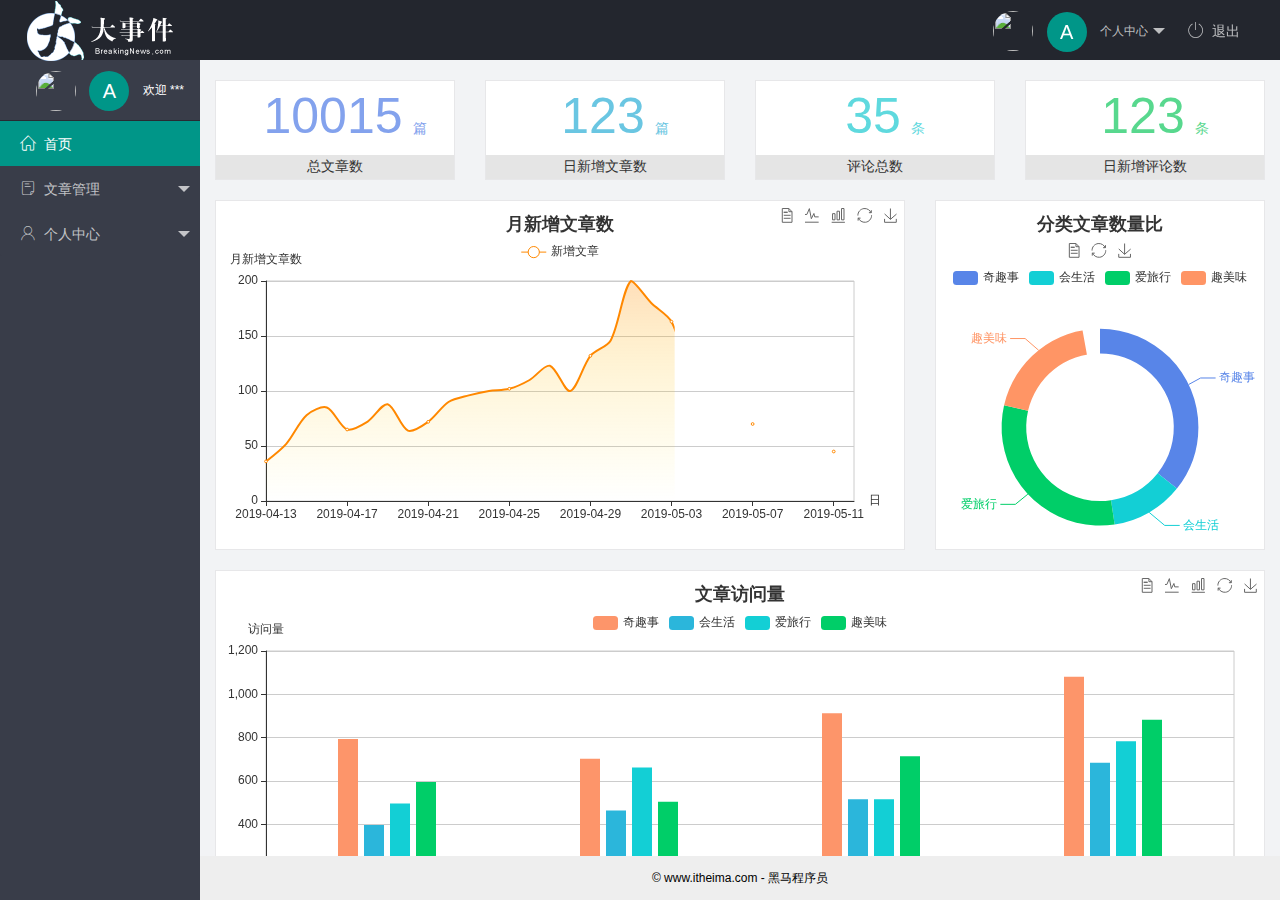
==== index.html @ 3a2d4236 "增加提交信息" ====
<!DOCTYPE html>
<html lang="en">
  <head>
    <meta charset="UTF-8" />
    <meta name="viewport" content="width=device-width, initial-scale=1.0" />
    <title>后台主页</title>
    <!-- 导入 layui 的样式表 -->
    <link rel="stylesheet" href="/assets/lib/layui/css/layui.css" />
    <!-- 导入第三方图标库 -->
    <link rel="stylesheet" href="/assets/fonts/iconfont.css" />
    <!-- 导入自己的样式表 -->
    <link rel="stylesheet" href="/assets/css/index.css" />
  </head>
  <body class="layui-layout-body">
    <div class="layui-layout layui-layout-admin">
      <div class="layui-header">
        <div class="layui-logo">
          <img src="/assets/images/logo.png" alt="" />
        </div>
        <!-- 头部区域（可配合layui已有的水平导航） -->
        <ul class="layui-nav layui-layout-right">
          <li class="layui-nav-item">
            <a href="javascript:;" class="userinfo">
              <img src="http://t.cn/RCzsdCq" class="layui-nav-img" />
              <span class="text-avatar">A</span>
              个人中心
            </a>
            <dl class="layui-nav-child">
              <dd><a href="">基本资料</a></dd>
              <dd><a href="">更换头像</a></dd>
              <dd><a href="">重置密码</a></dd>
            </dl>
          </li>
          <li class="layui-nav-item">
            <a href=""><span class="iconfont icon-tuichu"></span>退出</a>
          </li>
        </ul>
      </div>

      <div class="layui-side layui-bg-black">
        <div class="layui-side-scroll">
          <div class="userinfo">
            <img src="http://t.cn/RCzsdCq" class="layui-nav-img" />
            <span class="text-avatar">A</span>
            <span id="welcome">欢迎 ***</span>
          </div>
          <!-- 左侧导航区域（可配合layui已有的垂直导航） -->
          <ul class="layui-nav layui-nav-tree" lay-shrink="all">
            <li class="layui-nav-item layui-this">
              <a href="/home/dashboard.html" target="fm"><span class="iconfont icon-home"></span>首页</a>
            </li>
            <li class="layui-nav-item">
              <a class="" href="javascript:;"><span class="iconfont icon-16"></span>文章管理</a>
              <dl class="layui-nav-child">
                <dd>
                  <a href="javascript:;"><i class="layui-icon layui-icon-app"></i>文章类别</a>
                </dd>
                <dd>
                  <a href="javascript:;"><i class="layui-icon layui-icon-app"></i>文章列表</a>
                </dd>
                <dd>
                  <a href="javascript:;"><i class="layui-icon layui-icon-app"></i>发布文章</a>
                </dd>
              </dl>
            </li>
            <li class="layui-nav-item">
              <a href="javascript:;"><span class="iconfont icon-user"></span>个人中心</a>
              <dl class="layui-nav-child">
                <dd>
                  <a href="javascript:;"><i class="layui-icon layui-icon-app"></i>基本资料</a>
                </dd>
                <dd>
                  <a href="javascript:;"><i class="layui-icon layui-icon-app"></i>更换头像</a>
                </dd>
                <dd>
                  <a href="javascript:;"><i class="layui-icon layui-icon-app"></i>重置密码</a>
                </dd>
              </dl>
            </li>
          </ul>
        </div>
      </div>

      <div class="layui-body">
        <!-- 内容主体区域 -->
        <iframe name="fm" src="/home/dashboard.html" frameborder="0"></iframe>
      </div>

      <div class="layui-footer">
        <!-- 底部固定区域 -->
        © www.itheima.com - 黑马程序员
      </div>
    </div>
    <!-- 导入 layui 的JS文件 -->
    <script src="/assets/lib/layui/layui.all.js"></script>
  </body>
</html>
---- assets/lib/layui/css/layui.css ----
/** layui-v2.5.5 MIT License By https://www.layui.com */
 .layui-inline,img{display:inline-block;vertical-align:middle}h1,h2,h3,h4,h5,h6{font-weight:400}.layui-edge,.layui-header,.layui-inline,.layui-main{position:relative}.layui-body,.layui-edge,.layui-elip{overflow:hidden}.layui-btn,.layui-edge,.layui-inline,img{vertical-align:middle}.layui-btn,.layui-disabled,.layui-icon,.layui-unselect{-moz-user-select:none;-webkit-user-select:none;-ms-user-select:none}.layui-elip,.layui-form-checkbox span,.layui-form-pane .layui-form-label{text-overflow:ellipsis;white-space:nowrap}.layui-breadcrumb,.layui-tree-btnGroup{visibility:hidden}blockquote,body,button,dd,div,dl,dt,form,h1,h2,h3,h4,h5,h6,input,li,ol,p,pre,td,textarea,th,ul{margin:0;padding:0;-webkit-tap-highlight-color:rgba(0,0,0,0)}a:active,a:hover{outline:0}img{border:none}li{list-style:none}table{border-collapse:collapse;border-spacing:0}h4,h5,h6{font-size:100%}button,input,optgroup,option,select,textarea{font-family:inherit;font-size:inherit;font-style:inherit;font-weight:inherit;outline:0}pre{white-space:pre-wrap;white-space:-moz-pre-wrap;white-space:-pre-wrap;white-space:-o-pre-wrap;word-wrap:break-word}body{line-height:24px;font:14px Helvetica Neue,Helvetica,PingFang SC,Tahoma,Arial,sans-serif}hr{height:1px;margin:10px 0;border:0;clear:both}a{color:#333;text-decoration:none}a:hover{color:#777}a cite{font-style:normal;*cursor:pointer}.layui-border-box,.layui-border-box *{box-sizing:border-box}.layui-box,.layui-box *{box-sizing:content-box}.layui-clear{clear:both;*zoom:1}.layui-clear:after{content:'\20';clear:both;*zoom:1;display:block;height:0}.layui-inline{*display:inline;*zoom:1}.layui-edge{display:inline-block;width:0;height:0;border-width:6px;border-style:dashed;border-color:transparent}.layui-edge-top{top:-4px;border-bottom-color:#999;border-bottom-style:solid}.layui-edge-right{border-left-color:#999;border-left-style:solid}.layui-edge-bottom{top:2px;border-top-color:#999;border-top-style:solid}.layui-edge-left{border-right-color:#999;border-right-style:solid}.layui-disabled,.layui-disabled:hover{color:#d2d2d2!important;cursor:not-allowed!important}.layui-circle{border-radius:100%}.layui-show{display:block!important}.layui-hide{display:none!important}@font-face{font-family:layui-icon;src:url(../font/iconfont.eot?v=250);src:url(../font/iconfont.eot?v=250#iefix) format('embedded-opentype'),url(../font/iconfont.woff2?v=250) format('woff2'),url(../font/iconfont.woff?v=250) format('woff'),url(../font/iconfont.ttf?v=250) format('truetype'),url(../font/iconfont.svg?v=250#layui-icon) format('svg')}.layui-icon{font-family:layui-icon!important;font-size:16px;font-style:normal;-webkit-font-smoothing:antialiased;-moz-osx-font-smoothing:grayscale}.layui-icon-reply-fill:before{content:"\e611"}.layui-icon-set-fill:before{content:"\e614"}.layui-icon-menu-fill:before{content:"\e60f"}.layui-icon-search:before{content:"\e615"}.layui-icon-share:before{content:"\e641"}.layui-icon-set-sm:before{content:"\e620"}.layui-icon-engine:before{content:"\e628"}.layui-icon-close:before{content:"\1006"}.layui-icon-close-fill:before{content:"\1007"}.layui-icon-chart-screen:before{content:"\e629"}.layui-icon-star:before{content:"\e600"}.layui-icon-circle-dot:before{content:"\e617"}.layui-icon-chat:before{content:"\e606"}.layui-icon-release:before{content:"\e609"}.layui-icon-list:before{content:"\e60a"}.layui-icon-chart:before{content:"\e62c"}.layui-icon-ok-circle:before{content:"\1005"}.layui-icon-layim-theme:before{content:"\e61b"}.layui-icon-table:before{content:"\e62d"}.layui-icon-right:before{content:"\e602"}.layui-icon-left:before{content:"\e603"}.layui-icon-cart-simple:before{content:"\e698"}.layui-icon-face-cry:before{content:"\e69c"}.layui-icon-face-smile:before{content:"\e6af"}.layui-icon-survey:before{content:"\e6b2"}.layui-icon-tree:before{content:"\e62e"}.layui-icon-upload-circle:before{content:"\e62f"}.layui-icon-add-circle:before{content:"\e61f"}.layui-icon-download-circle:before{content:"\e601"}.layui-icon-templeate-1:before{content:"\e630"}.layui-icon-util:before{content:"\e631"}.layui-icon-face-surprised:before{content:"\e664"}.layui-icon-edit:before{content:"\e642"}.layui-icon-speaker:before{content:"\e645"}.layui-icon-down:before{content:"\e61a"}.layui-icon-file:before{content:"\e621"}.layui-icon-layouts:before{content:"\e632"}.layui-icon-rate-half:before{content:"\e6c9"}.layui-icon-add-circle-fine:before{content:"\e608"}.layui-icon-prev-circle:before{content:"\e633"}.layui-icon-read:before{content:"\e705"}.layui-icon-404:before{content:"\e61c"}.layui-icon-carousel:before{content:"\e634"}.layui-icon-help:before{content:"\e607"}.layui-icon-code-circle:before{content:"\e635"}.layui-icon-water:before{content:"\e636"}.layui-icon-username:before{content:"\e66f"}.layui-icon-find-fill:before{content:"\e670"}.layui-icon-about:before{content:"\e60b"}.layui-icon-location:before{content:"\e715"}.layui-icon-up:before{content:"\e619"}.layui-icon-pause:before{content:"\e651"}.layui-icon-date:before{content:"\e637"}.layui-icon-layim-uploadfile:before{content:"\e61d"}.layui-icon-delete:before{content:"\e640"}.layui-icon-play:before{content:"\e652"}.layui-icon-top:before{content:"\e604"}.layui-icon-friends:before{content:"\e612"}.layui-icon-refresh-3:before{content:"\e9aa"}.layui-icon-ok:before{content:"\e605"}.layui-icon-layer:before{content:"\e638"}.layui-icon-face-smile-fine:before{content:"\e60c"}.layui-icon-dollar:before{content:"\e659"}.layui-icon-group:before{content:"\e613"}.layui-icon-layim-download:before{content:"\e61e"}.layui-icon-picture-fine:before{content:"\e60d"}.layui-icon-link:before{content:"\e64c"}.layui-icon-diamond:before{content:"\e735"}.layui-icon-log:before{content:"\e60e"}.layui-icon-rate-solid:before{content:"\e67a"}.layui-icon-fonts-del:before{content:"\e64f"}.layui-icon-unlink:before{content:"\e64d"}.layui-icon-fonts-clear:before{content:"\e639"}.layui-icon-triangle-r:before{content:"\e623"}.layui-icon-circle:before{content:"\e63f"}.layui-icon-radio:before{content:"\e643"}.layui-icon-align-center:before{content:"\e647"}.layui-icon-align-right:before{content:"\e648"}.layui-icon-align-left:before{content:"\e649"}.layui-icon-loading-1:before{content:"\e63e"}.layui-icon-return:before{content:"\e65c"}.layui-icon-fonts-strong:before{content:"\e62b"}.layui-icon-upload:before{content:"\e67c"}.layui-icon-dialogue:before{content:"\e63a"}.layui-icon-video:before{content:"\e6ed"}.layui-icon-headset:before{content:"\e6fc"}.layui-icon-cellphone-fine:before{content:"\e63b"}.layui-icon-add-1:before{content:"\e654"}.layui-icon-face-smile-b:before{content:"\e650"}.layui-icon-fonts-html:before{content:"\e64b"}.layui-icon-form:before{content:"\e63c"}.layui-icon-cart:before{content:"\e657"}.layui-icon-camera-fill:before{content:"\e65d"}.layui-icon-tabs:before{content:"\e62a"}.layui-icon-fonts-code:before{content:"\e64e"}.layui-icon-fire:before{content:"\e756"}.layui-icon-set:before{content:"\e716"}.layui-icon-fonts-u:before{content:"\e646"}.layui-icon-triangle-d:before{content:"\e625"}.layui-icon-tips:before{content:"\e702"}.layui-icon-picture:before{content:"\e64a"}.layui-icon-more-vertical:before{content:"\e671"}.layui-icon-flag:before{content:"\e66c"}.layui-icon-loading:before{content:"\e63d"}.layui-icon-fonts-i:before{content:"\e644"}.layui-icon-refresh-1:before{content:"\e666"}.layui-icon-rmb:before{content:"\e65e"}.layui-icon-home:before{content:"\e68e"}.layui-icon-user:before{content:"\e770"}.layui-icon-notice:before{content:"\e667"}.layui-icon-login-weibo:before{content:"\e675"}.layui-icon-voice:before{content:"\e688"}.layui-icon-upload-drag:before{content:"\e681"}.layui-icon-login-qq:before{content:"\e676"}.layui-icon-snowflake:before{content:"\e6b1"}.layui-icon-file-b:before{content:"\e655"}.layui-icon-template:before{content:"\e663"}.layui-icon-auz:before{content:"\e672"}.layui-icon-console:before{content:"\e665"}.layui-icon-app:before{content:"\e653"}.layui-icon-prev:before{content:"\e65a"}.layui-icon-website:before{content:"\e7ae"}.layui-icon-next:before{content:"\e65b"}.layui-icon-component:before{content:"\e857"}.layui-icon-more:before{content:"\e65f"}.layui-icon-login-wechat:before{content:"\e677"}.layui-icon-shrink-right:before{content:"\e668"}.layui-icon-spread-left:before{content:"\e66b"}.layui-icon-camera:before{content:"\e660"}.layui-icon-note:before{content:"\e66e"}.layui-icon-refresh:before{content:"\e669"}.layui-icon-female:before{content:"\e661"}.layui-icon-male:before{content:"\e662"}.layui-icon-password:before{content:"\e673"}.layui-icon-senior:before{content:"\e674"}.layui-icon-theme:before{content:"\e66a"}.layui-icon-tread:before{content:"\e6c5"}.layui-icon-praise:before{content:"\e6c6"}.layui-icon-star-fill:before{content:"\e658"}.layui-icon-rate:before{content:"\e67b"}.layui-icon-template-1:before{content:"\e656"}.layui-icon-vercode:before{content:"\e679"}.layui-icon-cellphone:before{content:"\e678"}.layui-icon-screen-full:before{content:"\e622"}.layui-icon-screen-restore:before{content:"\e758"}.layui-icon-cols:before{content:"\e610"}.layui-icon-export:before{content:"\e67d"}.layui-icon-print:before{content:"\e66d"}.layui-icon-slider:before{content:"\e714"}.layui-icon-addition:before{content:"\e624"}.layui-icon-subtraction:before{content:"\e67e"}.layui-icon-service:before{content:"\e626"}.layui-icon-transfer:before{content:"\e691"}.layui-main{width:1140px;margin:0 auto}.layui-header{z-index:1000;height:60px}.layui-header a:hover{transition:all .5s;-webkit-transition:all .5s}.layui-side{position:fixed;left:0;top:0;bottom:0;z-index:999;width:200px;overflow-x:hidden}.layui-side-scroll{position:relative;width:220px;height:100%;overflow-x:hidden}.layui-body{position:absolute;left:200px;right:0;top:0;bottom:0;z-index:998;width:auto;overflow-y:auto;box-sizing:border-box}.layui-layout-body{overflow:hidden}.layui-layout-admin .layui-header{background-color:#23262E}.layui-layout-admin .layui-side{top:60px;width:200px;overflow-x:hidden}.layui-layout-admin .layui-body{position:fixed;top:60px;bottom:44px}.layui-layout-admin .layui-main{width:auto;margin:0 15px}.layui-layout-admin .layui-footer{position:fixed;left:200px;right:0;bottom:0;height:44px;line-height:44px;padding:0 15px;background-color:#eee}.layui-layout-admin .layui-logo{position:absolute;left:0;top:0;width:200px;height:100%;line-height:60px;text-align:center;color:#009688;font-size:16px}.layui-layout-admin .layui-header .layui-nav{background:0 0}.layui-layout-left{position:absolute!important;left:200px;top:0}.layui-layout-right{position:absolute!important;right:0;top:0}.layui-container{position:relative;margin:0 auto;padding:0 15px;box-sizing:border-box}.layui-fluid{position:relative;margin:0 auto;padding:0 15px}.layui-row:after,.layui-row:before{content:'';display:block;clear:both}.layui-col-lg1,.layui-col-lg10,.layui-col-lg11,.layui-col-lg12,.layui-col-lg2,.layui-col-lg3,.layui-col-lg4,.layui-col-lg5,.layui-col-lg6,.layui-col-lg7,.layui-col-lg8,.layui-col-lg9,.layui-col-md1,.layui-col-md10,.layui-col-md11,.layui-col-md12,.layui-col-md2,.layui-col-md3,.layui-col-md4,.layui-col-md5,.layui-col-md6,.layui-col-md7,.layui-col-md8,.layui-col-md9,.layui-col-sm1,.layui-col-sm10,.layui-col-sm11,.layui-col-sm12,.layui-col-sm2,.layui-col-sm3,.layui-col-sm4,.layui-col-sm5,.layui-col-sm6,.layui-col-sm7,.layui-col-sm8,.layui-col-sm9,.layui-col-xs1,.layui-col-xs10,.layui-col-xs11,.layui-col-xs12,.layui-col-xs2,.layui-col-xs3,.layui-col-xs4,.layui-col-xs5,.layui-col-xs6,.layui-col-xs7,.layui-col-xs8,.layui-col-xs9{position:relative;display:block;box-sizing:border-box}.layui-col-xs1,.layui-col-xs10,.layui-col-xs11,.layui-col-xs12,.layui-col-xs2,.layui-col-xs3,.layui-col-xs4,.layui-col-xs5,.layui-col-xs6,.layui-col-xs7,.layui-col-xs8,.layui-col-xs9{float:left}.layui-col-xs1{width:8.33333333%}.layui-col-xs2{width:16.66666667%}.layui-col-xs3{width:25%}.layui-col-xs4{width:33.33333333%}.layui-col-xs5{width:41.66666667%}.layui-col-xs6{width:50%}.layui-col-xs7{width:58.33333333%}.layui-col-xs8{width:66.66666667%}.layui-col-xs9{width:75%}.layui-col-xs10{width:83.33333333%}.layui-col-xs11{width:91.66666667%}.layui-col-xs12{width:100%}.layui-col-xs-offset1{margin-left:8.33333333%}.layui-col-xs-offset2{margin-left:16.66666667%}.layui-col-xs-offset3{margin-left:25%}.layui-col-xs-offset4{margin-left:33.33333333%}.layui-col-xs-offset5{margin-left:41.66666667%}.layui-col-xs-offset6{margin-left:50%}.layui-col-xs-offset7{margin-left:58.33333333%}.layui-col-xs-offset8{margin-left:66.66666667%}.layui-col-xs-offset9{margin-left:75%}.layui-col-xs-offset10{margin-left:83.33333333%}.layui-col-xs-offset11{margin-left:91.66666667%}.layui-col-xs-offset12{margin-left:100%}@media screen and (max-width:768px){.layui-hide-xs{display:none!important}.layui-show-xs-block{display:block!important}.layui-show-xs-inline{display:inline!important}.layui-show-xs-inline-block{display:inline-block!important}}@media screen and (min-width:768px){.layui-container{width:750px}.layui-hide-sm{display:none!important}.layui-show-sm-block{display:block!important}.layui-show-sm-inline{display:inline!important}.layui-show-sm-inline-block{display:inline-block!important}.layui-col-sm1,.layui-col-sm10,.layui-col-sm11,.layui-col-sm12,.layui-col-sm2,.layui-col-sm3,.layui-col-sm4,.layui-col-sm5,.layui-col-sm6,.layui-col-sm7,.layui-col-sm8,.layui-col-sm9{float:left}.layui-col-sm1{width:8.33333333%}.layui-col-sm2{width:16.66666667%}.layui-col-sm3{width:25%}.layui-col-sm4{width:33.33333333%}.layui-col-sm5{width:41.66666667%}.layui-col-sm6{width:50%}.layui-col-sm7{width:58.33333333%}.layui-col-sm8{width:66.66666667%}.layui-col-sm9{width:75%}.layui-col-sm10{width:83.33333333%}.layui-col-sm11{width:91.66666667%}.layui-col-sm12{width:100%}.layui-col-sm-offset1{margin-left:8.33333333%}.layui-col-sm-offset2{margin-left:16.66666667%}.layui-col-sm-offset3{margin-left:25%}.layui-col-sm-offset4{margin-left:33.33333333%}.layui-col-sm-offset5{margin-left:41.66666667%}.layui-col-sm-offset6{margin-left:50%}.layui-col-sm-offset7{margin-left:58.33333333%}.layui-col-sm-offset8{margin-left:66.66666667%}.layui-col-sm-offset9{margin-left:75%}.layui-col-sm-offset10{margin-left:83.33333333%}.layui-col-sm-offset11{margin-left:91.66666667%}.layui-col-sm-offset12{margin-left:100%}}@media screen and (min-width:992px){.layui-container{width:970px}.layui-hide-md{display:none!important}.layui-show-md-block{display:block!important}.layui-show-md-inline{display:inline!important}.layui-show-md-inline-block{display:inline-block!important}.layui-col-md1,.layui-col-md10,.layui-col-md11,.layui-col-md12,.layui-col-md2,.layui-col-md3,.layui-col-md4,.layui-col-md5,.layui-col-md6,.layui-col-md7,.layui-col-md8,.layui-col-md9{float:left}.layui-col-md1{width:8.33333333%}.layui-col-md2{width:16.66666667%}.layui-col-md3{width:25%}.layui-col-md4{width:33.33333333%}.layui-col-md5{width:41.66666667%}.layui-col-md6{width:50%}.layui-col-md7{width:58.33333333%}.layui-col-md8{width:66.66666667%}.layui-col-md9{width:75%}.layui-col-md10{width:83.33333333%}.layui-col-md11{width:91.66666667%}.layui-col-md12{width:100%}.layui-col-md-offset1{margin-left:8.33333333%}.layui-col-md-offset2{margin-left:16.66666667%}.layui-col-md-offset3{margin-left:25%}.layui-col-md-offset4{margin-left:33.33333333%}.layui-col-md-offset5{margin-left:41.66666667%}.layui-col-md-offset6{margin-left:50%}.layui-col-md-offset7{margin-left:58.33333333%}.layui-col-md-offset8{margin-left:66.66666667%}.layui-col-md-offset9{margin-left:75%}.layui-col-md-offset10{margin-left:83.33333333%}.layui-col-md-offset11{margin-left:91.66666667%}.layui-col-md-offset12{margin-left:100%}}@media screen and (min-width:1200px){.layui-container{width:1170px}.layui-hide-lg{display:none!important}.layui-show-lg-block{display:block!important}.layui-show-lg-inline{display:inline!important}.layui-show-lg-inline-block{display:inline-block!important}.layui-col-lg1,.layui-col-lg10,.layui-col-lg11,.layui-col-lg12,.layui-col-lg2,.layui-col-lg3,.layui-col-lg4,.layui-col-lg5,.layui-col-lg6,.layui-col-lg7,.layui-col-lg8,.layui-col-lg9{float:left}.layui-col-lg1{width:8.33333333%}.layui-col-lg2{width:16.66666667%}.layui-col-lg3{width:25%}.layui-col-lg4{width:33.33333333%}.layui-col-lg5{width:41.66666667%}.layui-col-lg6{width:50%}.layui-col-lg7{width:58.33333333%}.layui-col-lg8{width:66.66666667%}.layui-col-lg9{width:75%}.layui-col-lg10{width:83.33333333%}.layui-col-lg11{width:91.66666667%}.layui-col-lg12{width:100%}.layui-col-lg-offset1{margin-left:8.33333333%}.layui-col-lg-offset2{margin-left:16.66666667%}.layui-col-lg-offset3{margin-left:25%}.layui-col-lg-offset4{margin-left:33.33333333%}.layui-col-lg-offset5{margin-left:41.66666667%}.layui-col-lg-offset6{margin-left:50%}.layui-col-lg-offset7{margin-left:58.33333333%}.layui-col-lg-offset8{margin-left:66.66666667%}.layui-col-lg-offset9{margin-left:75%}.layui-col-lg-offset10{margin-left:83.33333333%}.layui-col-lg-offset11{margin-left:91.66666667%}.layui-col-lg-offset12{margin-left:100%}}.layui-col-space1{margin:-.5px}.layui-col-space1>*{padding:.5px}.layui-col-space3{margin:-1.5px}.layui-col-space3>*{padding:1.5px}.layui-col-space5{margin:-2.5px}.layui-col-space5>*{padding:2.5px}.layui-col-space8{margin:-3.5px}.layui-col-space8>*{padding:3.5px}.layui-col-space10{margin:-5px}.layui-col-space10>*{padding:5px}.layui-col-space12{margin:-6px}.layui-col-space12>*{padding:6px}.layui-col-space15{margin:-7.5px}.layui-col-space15>*{padding:7.5px}.layui-col-space18{margin:-9px}.layui-col-space18>*{padding:9px}.layui-col-space20{margin:-10px}.layui-col-space20>*{padding:10px}.layui-col-space22{margin:-11px}.layui-col-space22>*{padding:11px}.layui-col-space25{margin:-12.5px}.layui-col-space25>*{padding:12.5px}.layui-col-space30{margin:-15px}.layui-col-space30>*{padding:15px}.layui-btn,.layui-input,.layui-select,.layui-textarea,.layui-upload-button{outline:0;-webkit-appearance:none;transition:all .3s;-webkit-transition:all .3s;box-sizing:border-box}.layui-elem-quote{margin-bottom:10px;padding:15px;line-height:22px;border-left:5px solid #009688;border-radius:0 2px 2px 0;background-color:#f2f2f2}.layui-quote-nm{border-style:solid;border-width:1px 1px 1px 5px;background:0 0}.layui-elem-field{margin-bottom:10px;padding:0;border-width:1px;border-style:solid}.layui-elem-field legend{margin-left:20px;padding:0 10px;font-size:20px;font-weight:300}.layui-field-title{margin:10px 0 20px;border-width:1px 0 0}.layui-field-box{padding:10px 15px}.layui-field-title .layui-field-box{padding:10px 0}.layui-progress{position:relative;height:6px;border-radius:20px;background-color:#e2e2e2}.layui-progress-bar{position:absolute;left:0;top:0;width:0;max-width:100%;height:6px;border-radius:20px;text-align:right;background-color:#5FB878;transition:all .3s;-webkit-transition:all .3s}.layui-progress-big,.layui-progress-big .layui-progress-bar{height:18px;line-height:18px}.layui-progress-text{position:relative;top:-20px;line-height:18px;font-size:12px;color:#666}.layui-progress-big .layui-progress-text{position:static;padding:0 10px;color:#fff}.layui-collapse{border-width:1px;border-style:solid;border-radius:2px}.layui-colla-content,.layui-colla-item{border-top-width:1px;border-top-style:solid}.layui-colla-item:first-child{border-top:none}.layui-colla-title{position:relative;height:42px;line-height:42px;padding:0 15px 0 35px;color:#333;background-color:#f2f2f2;cursor:pointer;font-size:14px;overflow:hidden}.layui-colla-content{display:none;padding:10px 15px;line-height:22px;color:#666}.layui-colla-icon{position:absolute;left:15px;top:0;font-size:14px}.layui-card{margin-bottom:15px;border-radius:2px;background-color:#fff;box-shadow:0 1px 2px 0 rgba(0,0,0,.05)}.layui-card:last-child{margin-bottom:0}.layui-card-header{position:relative;height:42px;line-height:42px;padding:0 15px;border-bottom:1px solid #f6f6f6;color:#333;border-radius:2px 2px 0 0;font-size:14px}.layui-bg-black,.layui-bg-blue,.layui-bg-cyan,.layui-bg-green,.layui-bg-orange,.layui-bg-red{color:#fff!important}.layui-card-body{position:relative;padding:10px 15px;line-height:24px}.layui-card-body[pad15]{padding:15px}.layui-card-body[pad20]{padding:20px}.layui-card-body .layui-table{margin:5px 0}.layui-card .layui-tab{margin:0}.layui-panel-window{position:relative;padding:15px;border-radius:0;border-top:5px solid #E6E6E6;background-color:#fff}.layui-auxiliar-moving{position:fixed;left:0;right:0;top:0;bottom:0;width:100%;height:100%;background:0 0;z-index:9999999999}.layui-form-label,.layui-form-mid,.layui-form-select,.layui-input-block,.layui-input-inline,.layui-textarea{position:relative}.layui-bg-red{background-color:#FF5722!important}.layui-bg-orange{background-color:#FFB800!important}.layui-bg-green{background-color:#009688!important}.layui-bg-cyan{background-color:#2F4056!important}.layui-bg-blue{background-color:#1E9FFF!important}.layui-bg-black{background-color:#393D49!important}.layui-bg-gray{background-color:#eee!important;color:#666!important}.layui-badge-rim,.layui-colla-content,.layui-colla-item,.layui-collapse,.layui-elem-field,.layui-form-pane .layui-form-item[pane],.layui-form-pane .layui-form-label,.layui-input,.layui-layedit,.layui-layedit-tool,.layui-quote-nm,.layui-select,.layui-tab-bar,.layui-tab-card,.layui-tab-title,.layui-tab-title .layui-this:after,.layui-textarea{border-color:#e6e6e6}.layui-timeline-item:before,hr{background-color:#e6e6e6}.layui-text{line-height:22px;font-size:14px;color:#666}.layui-text h1,.layui-text h2,.layui-text h3{font-weight:500;color:#333}.layui-text h1{font-size:30px}.layui-text h2{font-size:24px}.layui-text h3{font-size:18px}.layui-text a:not(.layui-btn){color:#01AAED}.layui-text a:not(.layui-btn):hover{text-decoration:underline}.layui-text ul{padding:5px 0 5px 15px}.layui-text ul li{margin-top:5px;list-style-type:disc}.layui-text em,.layui-word-aux{color:#999!important;padding:0 5px!important}.layui-btn{display:inline-block;height:38px;line-height:38px;padding:0 18px;background-color:#009688;color:#fff;white-space:nowrap;text-align:center;font-size:14px;border:none;border-radius:2px;cursor:pointer}.layui-btn:hover{opacity:.8;filter:alpha(opacity=80);color:#fff}.layui-btn:active{opacity:1;filter:alpha(opacity=100)}.layui-btn+.layui-btn{margin-left:10px}.layui-btn-container{font-size:0}.layui-btn-container .layui-btn{margin-right:10px;margin-bottom:10px}.layui-btn-container .layui-btn+.layui-btn{margin-left:0}.layui-table .layui-btn-container .layui-btn{margin-bottom:9px}.layui-btn-radius{border-radius:100px}.layui-btn .layui-icon{margin-right:3px;font-size:18px;vertical-align:bottom;vertical-align:middle\9}.layui-btn-primary{border:1px solid #C9C9C9;background-color:#fff;color:#555}.layui-btn-primary:hover{border-color:#009688;color:#333}.layui-btn-normal{background-color:#1E9FFF}.layui-btn-warm{background-color:#FFB800}.layui-btn-danger{background-color:#FF5722}.layui-btn-checked{background-color:#5FB878}.layui-btn-disabled,.layui-btn-disabled:active,.layui-btn-disabled:hover{border:1px solid #e6e6e6;background-color:#FBFBFB;color:#C9C9C9;cursor:not-allowed;opacity:1}.layui-btn-lg{height:44px;line-height:44px;padding:0 25px;font-size:16px}.layui-btn-sm{height:30px;line-height:30px;padding:0 10px;font-size:12px}.layui-btn-sm i{font-size:16px!important}.layui-btn-xs{height:22px;line-height:22px;padding:0 5px;font-size:12px}.layui-btn-xs i{font-size:14px!important}.layui-btn-group{display:inline-block;vertical-align:middle;font-size:0}.layui-btn-group .layui-btn{margin-left:0!important;margin-right:0!important;border-left:1px solid rgba(255,255,255,.5);border-radius:0}.layui-btn-group .layui-btn-primary{border-left:none}.layui-btn-group .layui-btn-primary:hover{border-color:#C9C9C9;color:#009688}.layui-btn-group .layui-btn:first-child{border-left:none;border-radius:2px 0 0 2px}.layui-btn-group .layui-btn-primary:first-child{border-left:1px solid #c9c9c9}.layui-btn-group .layui-btn:last-child{border-radius:0 2px 2px 0}.layui-btn-group .layui-btn+.layui-btn{margin-left:0}.layui-btn-group+.layui-btn-group{margin-left:10px}.layui-btn-fluid{width:100%}.layui-input,.layui-select,.layui-textarea{height:38px;line-height:1.3;line-height:38px\9;border-width:1px;border-style:solid;background-color:#fff;border-radius:2px}.layui-input::-webkit-input-placeholder,.layui-select::-webkit-input-placeholder,.layui-textarea::-webkit-input-placeholder{line-height:1.3}.layui-input,.layui-textarea{display:block;width:100%;padding-left:10px}.layui-input:hover,.layui-textarea:hover{border-color:#D2D2D2!important}.layui-input:focus,.layui-textarea:focus{border-color:#C9C9C9!important}.layui-textarea{min-height:100px;height:auto;line-height:20px;padding:6px 10px;resize:vertical}.layui-select{padding:0 10px}.layui-form input[type=checkbox],.layui-form input[type=radio],.layui-form select{display:none}.layui-form [lay-ignore]{display:initial}.layui-form-item{margin-bottom:15px;clear:both;*zoom:1}.layui-form-item:after{content:'\20';clear:both;*zoom:1;display:block;height:0}.layui-form-label{float:left;display:block;padding:9px 15px;width:80px;font-weight:400;line-height:20px;text-align:right}.layui-form-label-col{display:block;float:none;padding:9px 0;line-height:20px;text-align:left}.layui-form-item .layui-inline{margin-bottom:5px;margin-right:10px}.layui-input-block{margin-left:110px;min-height:36px}.layui-input-inline{display:inline-block;vertical-align:middle}.layui-form-item .layui-input-inline{float:left;width:190px;margin-right:10px}.layui-form-text .layui-input-inline{width:auto}.layui-form-mid{float:left;display:block;padding:9px 0!important;line-height:20px;margin-right:10px}.layui-form-danger+.layui-form-select .layui-input,.layui-form-danger:focus{border-color:#FF5722!important}.layui-form-select .layui-input{padding-right:30px;cursor:pointer}.layui-form-select .layui-edge{position:absolute;right:10px;top:50%;margin-top:-3px;cursor:pointer;border-width:6px;border-top-color:#c2c2c2;border-top-style:solid;transition:all .3s;-webkit-transition:all .3s}.layui-form-select dl{display:none;position:absolute;left:0;top:42px;padding:5px 0;z-index:899;min-width:100%;border:1px solid #d2d2d2;max-height:300px;overflow-y:auto;background-color:#fff;border-radius:2px;box-shadow:0 2px 4px rgba(0,0,0,.12);box-sizing:border-box}.layui-form-select dl dd,.layui-form-select dl dt{padding:0 10px;line-height:36px;white-space:nowrap;overflow:hidden;text-overflow:ellipsis}.layui-form-select dl dt{font-size:12px;color:#999}.layui-form-select dl dd{cursor:pointer}.layui-form-select dl dd:hover{background-color:#f2f2f2;-webkit-transition:.5s all;transition:.5s all}.layui-form-select .layui-select-group dd{padding-left:20px}.layui-form-select dl dd.layui-select-tips{padding-left:10px!important;color:#999}.layui-form-select dl dd.layui-this{background-color:#5FB878;color:#fff}.layui-form-checkbox,.layui-form-select dl dd.layui-disabled{background-color:#fff}.layui-form-selected dl{display:block}.layui-form-checkbox,.layui-form-checkbox *,.layui-form-switch{display:inline-block;vertical-align:middle}.layui-form-selected .layui-edge{margin-top:-9px;-webkit-transform:rotate(180deg);transform:rotate(180deg);margin-top:-3px\9}:root .layui-form-selected .layui-edge{margin-top:-9px\0/IE9}.layui-form-selectup dl{top:auto;bottom:42px}.layui-select-none{margin:5px 0;text-align:center;color:#999}.layui-select-disabled .layui-disabled{border-color:#eee!important}.layui-select-disabled .layui-edge{border-top-color:#d2d2d2}.layui-form-checkbox{position:relative;height:30px;line-height:30px;margin-right:10px;padding-right:30px;cursor:pointer;font-size:0;-webkit-transition:.1s linear;transition:.1s linear;box-sizing:border-box}.layui-form-checkbox span{padding:0 10px;height:100%;font-size:14px;border-radius:2px 0 0 2px;background-color:#d2d2d2;color:#fff;overflow:hidden}.layui-form-checkbox:hover span{background-color:#c2c2c2}.layui-form-checkbox i{position:absolute;right:0;top:0;width:30px;height:28px;border:1px solid #d2d2d2;border-left:none;border-radius:0 2px 2px 0;color:#fff;font-size:20px;text-align:center}.layui-form-checkbox:hover i{border-color:#c2c2c2;color:#c2c2c2}.layui-form-checked,.layui-form-checked:hover{border-color:#5FB878}.layui-form-checked span,.layui-form-checked:hover span{background-color:#5FB878}.layui-form-checked i,.layui-form-checked:hover i{color:#5FB878}.layui-form-item .layui-form-checkbox{margin-top:4px}.layui-form-checkbox[lay-skin=primary]{height:auto!important;line-height:normal!important;min-width:18px;min-height:18px;border:none!important;margin-right:0;padding-left:28px;padding-right:0;background:0 0}.layui-form-checkbox[lay-skin=primary] span{padding-left:0;padding-right:15px;line-height:18px;background:0 0;color:#666}.layui-form-checkbox[lay-skin=primary] i{right:auto;left:0;width:16px;height:16px;line-height:16px;border:1px solid #d2d2d2;font-size:12px;border-radius:2px;background-color:#fff;-webkit-transition:.1s linear;transition:.1s linear}.layui-form-checkbox[lay-skin=primary]:hover i{border-color:#5FB878;color:#fff}.layui-form-checked[lay-skin=primary] i{border-color:#5FB878!important;background-color:#5FB878;color:#fff}.layui-checkbox-disbaled[lay-skin=primary] span{background:0 0!important;color:#c2c2c2}.layui-checkbox-disbaled[lay-skin=primary]:hover i{border-color:#d2d2d2}.layui-form-item .layui-form-checkbox[lay-skin=primary]{margin-top:10px}.layui-form-switch{position:relative;height:22px;line-height:22px;min-width:35px;padding:0 5px;margin-top:8px;border:1px solid #d2d2d2;border-radius:20px;cursor:pointer;background-color:#fff;-webkit-transition:.1s linear;transition:.1s linear}.layui-form-switch i{position:absolute;left:5px;top:3px;width:16px;height:16px;border-radius:20px;background-color:#d2d2d2;-webkit-transition:.1s linear;transition:.1s linear}.layui-form-switch em{position:relative;top:0;width:25px;margin-left:21px;padding:0!important;text-align:center!important;color:#999!important;font-style:normal!important;font-size:12px}.layui-form-onswitch{border-color:#5FB878;background-color:#5FB878}.layui-checkbox-disbaled,.layui-checkbox-disbaled i{border-color:#e2e2e2!important}.layui-form-onswitch i{left:100%;margin-left:-21px;background-color:#fff}.layui-form-onswitch em{margin-left:5px;margin-right:21px;color:#fff!important}.layui-checkbox-disbaled span{background-color:#e2e2e2!important}.layui-checkbox-disbaled:hover i{color:#fff!important}[lay-radio]{display:none}.layui-form-radio,.layui-form-radio *{display:inline-block;vertical-align:middle}.layui-form-radio{line-height:28px;margin:6px 10px 0 0;padding-right:10px;cursor:pointer;font-size:0}.layui-form-radio *{font-size:14px}.layui-form-radio>i{margin-right:8px;font-size:22px;color:#c2c2c2}.layui-form-radio>i:hover,.layui-form-radioed>i{color:#5FB878}.layui-radio-disbaled>i{color:#e2e2e2!important}.layui-form-pane .layui-form-label{width:110px;padding:8px 15px;height:38px;line-height:20px;border-width:1px;border-style:solid;border-radius:2px 0 0 2px;text-align:center;background-color:#FBFBFB;overflow:hidden;box-sizing:border-box}.layui-form-pane .layui-input-inline{margin-left:-1px}.layui-form-pane .layui-input-block{margin-left:110px;left:-1px}.layui-form-pane .layui-input{border-radius:0 2px 2px 0}.layui-form-pane .layui-form-text .layui-form-label{float:none;width:100%;border-radius:2px;box-sizing:border-box;text-align:left}.layui-form-pane .layui-form-text .layui-input-inline{display:block;margin:0;top:-1px;clear:both}.layui-form-pane .layui-form-text .layui-input-block{margin:0;left:0;top:-1px}.layui-form-pane .layui-form-text .layui-textarea{min-height:100px;border-radius:0 0 2px 2px}.layui-form-pane .layui-form-checkbox{margin:4px 0 4px 10px}.layui-form-pane .layui-form-radio,.layui-form-pane .layui-form-switch{margin-top:6px;margin-left:10px}.layui-form-pane .layui-form-item[pane]{position:relative;border-width:1px;border-style:solid}.layui-form-pane .layui-form-item[pane] .layui-form-label{position:absolute;left:0;top:0;height:100%;border-width:0 1px 0 0}.layui-form-pane .layui-form-item[pane] .layui-input-inline{margin-left:110px}@media screen and (max-width:450px){.layui-form-item .layui-form-label{text-overflow:ellipsis;overflow:hidden;white-space:nowrap}.layui-form-item .layui-inline{display:block;margin-right:0;margin-bottom:20px;clear:both}.layui-form-item .layui-inline:after{content:'\20';clear:both;display:block;height:0}.layui-form-item .layui-input-inline{display:block;float:none;left:-3px;width:auto;margin:0 0 10px 112px}.layui-form-item .layui-input-inline+.layui-form-mid{margin-left:110px;top:-5px;padding:0}.layui-form-item .layui-form-checkbox{margin-right:5px;margin-bottom:5px}}.layui-layedit{border-width:1px;border-style:solid;border-radius:2px}.layui-layedit-tool{padding:3px 5px;border-bottom-width:1px;border-bottom-style:solid;font-size:0}.layedit-tool-fixed{position:fixed;top:0;border-top:1px solid #e2e2e2}.layui-layedit-tool .layedit-tool-mid,.layui-layedit-tool .layui-icon{display:inline-block;vertical-align:middle;text-align:center;font-size:14px}.layui-layedit-tool .layui-icon{position:relative;width:32px;height:30px;line-height:30px;margin:3px 5px;color:#777;cursor:pointer;border-radius:2px}.layui-layedit-tool .layui-icon:hover{color:#393D49}.layui-layedit-tool .layui-icon:active{color:#000}.layui-layedit-tool .layedit-tool-active{background-color:#e2e2e2;color:#000}.layui-layedit-tool .layui-disabled,.layui-layedit-tool .layui-disabled:hover{color:#d2d2d2;cursor:not-allowed}.layui-layedit-tool .layedit-tool-mid{width:1px;height:18px;margin:0 10px;background-color:#d2d2d2}.layedit-tool-html{width:50px!important;font-size:30px!important}.layedit-tool-b,.layedit-tool-code,.layedit-tool-help{font-size:16px!important}.layedit-tool-d,.layedit-tool-face,.layedit-tool-image,.layedit-tool-unlink{font-size:18px!important}.layedit-tool-image input{position:absolute;font-size:0;left:0;top:0;width:100%;height:100%;opacity:.01;filter:Alpha(opacity=1);cursor:pointer}.layui-layedit-iframe iframe{display:block;width:100%}#LAY_layedit_code{overflow:hidden}.layui-laypage{display:inline-block;*display:inline;*zoom:1;vertical-align:middle;margin:10px 0;font-size:0}.layui-laypage>a:first-child,.layui-laypage>a:first-child em{border-radius:2px 0 0 2px}.layui-laypage>a:last-child,.layui-laypage>a:last-child em{border-radius:0 2px 2px 0}.layui-laypage>:first-child{margin-left:0!important}.layui-laypage>:last-child{margin-right:0!important}.layui-laypage a,.layui-laypage button,.layui-laypage input,.layui-laypage select,.layui-laypage span{border:1px solid #e2e2e2}.layui-laypage a,.layui-laypage span{display:inline-block;*display:inline;*zoom:1;vertical-align:middle;padding:0 15px;height:28px;line-height:28px;margin:0 -1px 5px 0;background-color:#fff;color:#333;font-size:12px}.layui-flow-more a *,.layui-laypage input,.layui-table-view select[lay-ignore]{display:inline-block}.layui-laypage a:hover{color:#009688}.layui-laypage em{font-style:normal}.layui-laypage .layui-laypage-spr{color:#999;font-weight:700}.layui-laypage a{text-decoration:none}.layui-laypage .layui-laypage-curr{position:relative}.layui-laypage .layui-laypage-curr em{position:relative;color:#fff}.layui-laypage .layui-laypage-curr .layui-laypage-em{position:absolute;left:-1px;top:-1px;padding:1px;width:100%;height:100%;background-color:#009688}.layui-laypage-em{border-radius:2px}.layui-laypage-next em,.layui-laypage-prev em{font-family:Sim sun;font-size:16px}.layui-laypage .layui-laypage-count,.layui-laypage .layui-laypage-limits,.layui-laypage .layui-laypage-refresh,.layui-laypage .layui-laypage-skip{margin-left:10px;margin-right:10px;padding:0;border:none}.layui-laypage .layui-laypage-limits,.layui-laypage .layui-laypage-refresh{vertical-align:top}.layui-laypage .layui-laypage-refresh i{font-size:18px;cursor:pointer}.layui-laypage select{height:22px;padding:3px;border-radius:2px;cursor:pointer}.layui-laypage .layui-laypage-skip{height:30px;line-height:30px;color:#999}.layui-laypage button,.layui-laypage input{height:30px;line-height:30px;border-radius:2px;vertical-align:top;background-color:#fff;box-sizing:border-box}.layui-laypage input{width:40px;margin:0 10px;padding:0 3px;text-align:center}.layui-laypage input:focus,.layui-laypage select:focus{border-color:#009688!important}.layui-laypage button{margin-left:10px;padding:0 10px;cursor:pointer}.layui-table,.layui-table-view{margin:10px 0}.layui-flow-more{margin:10px 0;text-align:center;color:#999;font-size:14px}.layui-flow-more a{height:32px;line-height:32px}.layui-flow-more a *{vertical-align:top}.layui-flow-more a cite{padding:0 20px;border-radius:3px;background-color:#eee;color:#333;font-style:normal}.layui-flow-more a cite:hover{opacity:.8}.layui-flow-more a i{font-size:30px;color:#737383}.layui-table{width:100%;background-color:#fff;color:#666}.layui-table tr{transition:all .3s;-webkit-transition:all .3s}.layui-table th{text-align:left;font-weight:400}.layui-table tbody tr:hover,.layui-table thead tr,.layui-table-click,.layui-table-header,.layui-table-hover,.layui-table-mend,.layui-table-patch,.layui-table-tool,.layui-table-total,.layui-table-total tr,.layui-table[lay-even] tr:nth-child(even){background-color:#f2f2f2}.layui-table td,.layui-table th,.layui-table-col-set,.layui-table-fixed-r,.layui-table-grid-down,.layui-table-header,.layui-table-page,.layui-table-tips-main,.layui-table-tool,.layui-table-total,.layui-table-view,.layui-table[lay-skin=line],.layui-table[lay-skin=row]{border-width:1px;border-style:solid;border-color:#e6e6e6}.layui-table td,.layui-table th{position:relative;padding:9px 15px;min-height:20px;line-height:20px;font-size:14px}.layui-table[lay-skin=line] td,.layui-table[lay-skin=line] th{border-width:0 0 1px}.layui-table[lay-skin=row] td,.layui-table[lay-skin=row] th{border-width:0 1px 0 0}.layui-table[lay-skin=nob] td,.layui-table[lay-skin=nob] th{border:none}.layui-table img{max-width:100px}.layui-table[lay-size=lg] td,.layui-table[lay-size=lg] th{padding:15px 30px}.layui-table-view .layui-table[lay-size=lg] .layui-table-cell{height:40px;line-height:40px}.layui-table[lay-size=sm] td,.layui-table[lay-size=sm] th{font-size:12px;padding:5px 10px}.layui-table-view .layui-table[lay-size=sm] .layui-table-cell{height:20px;line-height:20px}.layui-table[lay-data]{display:none}.layui-table-box{position:relative;overflow:hidden}.layui-table-view .layui-table{position:relative;width:auto;margin:0}.layui-table-view .layui-table[lay-skin=line]{border-width:0 1px 0 0}.layui-table-view .layui-table[lay-skin=row]{border-width:0 0 1px}.layui-table-view .layui-table td,.layui-table-view .layui-table th{padding:5px 0;border-top:none;border-left:none}.layui-table-view .layui-table th.layui-unselect .layui-table-cell span{cursor:pointer}.layui-table-view .layui-table td{cursor:default}.layui-table-view .layui-table td[data-edit=text]{cursor:text}.layui-table-view .layui-form-checkbox[lay-skin=primary] i{width:18px;height:18px}.layui-table-view .layui-form-radio{line-height:0;padding:0}.layui-table-view .layui-form-radio>i{margin:0;font-size:20px}.layui-table-init{position:absolute;left:0;top:0;width:100%;height:100%;text-align:center;z-index:110}.layui-table-init .layui-icon{position:absolute;left:50%;top:50%;margin:-15px 0 0 -15px;font-size:30px;color:#c2c2c2}.layui-table-header{border-width:0 0 1px;overflow:hidden}.layui-table-header .layui-table{margin-bottom:-1px}.layui-table-tool .layui-inline[lay-event]{position:relative;width:26px;height:26px;padding:5px;line-height:16px;margin-right:10px;text-align:center;color:#333;border:1px solid #ccc;cursor:pointer;-webkit-transition:.5s all;transition:.5s all}.layui-table-tool .layui-inline[lay-event]:hover{border:1px solid #999}.layui-table-tool-temp{padding-right:120px}.layui-table-tool-self{position:absolute;right:17px;top:10px}.layui-table-tool .layui-table-tool-self .layui-inline[lay-event]{margin:0 0 0 10px}.layui-table-tool-panel{position:absolute;top:29px;left:-1px;padding:5px 0;min-width:150px;min-height:40px;border:1px solid #d2d2d2;text-align:left;overflow-y:auto;background-color:#fff;box-shadow:0 2px 4px rgba(0,0,0,.12)}.layui-table-cell,.layui-table-tool-panel li{overflow:hidden;text-overflow:ellipsis;white-space:nowrap}.layui-table-tool-panel li{padding:0 10px;line-height:30px;-webkit-transition:.5s all;transition:.5s all}.layui-table-tool-panel li .layui-form-checkbox[lay-skin=primary]{width:100%;padding-left:28px}.layui-table-tool-panel li:hover{background-color:#f2f2f2}.layui-table-tool-panel li .layui-form-checkbox[lay-skin=primary] i{position:absolute;left:0;top:0}.layui-table-tool-panel li .layui-form-checkbox[lay-skin=primary] span{padding:0}.layui-table-tool .layui-table-tool-self .layui-table-tool-panel{left:auto;right:-1px}.layui-table-col-set{position:absolute;right:0;top:0;width:20px;height:100%;border-width:0 0 0 1px;background-color:#fff}.layui-table-sort{width:10px;height:20px;margin-left:5px;cursor:pointer!important}.layui-table-sort .layui-edge{position:absolute;left:5px;border-width:5px}.layui-table-sort .layui-table-sort-asc{top:3px;border-top:none;border-bottom-style:solid;border-bottom-color:#b2b2b2}.layui-table-sort .layui-table-sort-asc:hover{border-bottom-color:#666}.layui-table-sort .layui-table-sort-desc{bottom:5px;border-bottom:none;border-top-style:solid;border-top-color:#b2b2b2}.layui-table-sort .layui-table-sort-desc:hover{border-top-color:#666}.layui-table-sort[lay-sort=asc] .layui-table-sort-asc{border-bottom-color:#000}.layui-table-sort[lay-sort=desc] .layui-table-sort-desc{border-top-color:#000}.layui-table-cell{height:28px;line-height:28px;padding:0 15px;position:relative;box-sizing:border-box}.layui-table-cell .layui-form-checkbox[lay-skin=primary]{top:-1px;padding:0}.layui-table-cell .layui-table-link{color:#01AAED}.laytable-cell-checkbox,.laytable-cell-numbers,.laytable-cell-radio,.laytable-cell-space{padding:0;text-align:center}.layui-table-body{position:relative;overflow:auto;margin-right:-1px;margin-bottom:-1px}.layui-table-body .layui-none{line-height:26px;padding:15px;text-align:center;color:#999}.layui-table-fixed{position:absolute;left:0;top:0;z-index:101}.layui-table-fixed .layui-table-body{overflow:hidden}.layui-table-fixed-l{box-shadow:0 -1px 8px rgba(0,0,0,.08)}.layui-table-fixed-r{left:auto;right:-1px;border-width:0 0 0 1px;box-shadow:-1px 0 8px rgba(0,0,0,.08)}.layui-table-fixed-r .layui-table-header{position:relative;overflow:visible}.layui-table-mend{position:absolute;right:-49px;top:0;height:100%;width:50px}.layui-table-tool{position:relative;z-index:890;width:100%;min-height:50px;line-height:30px;padding:10px 15px;border-width:0 0 1px}.layui-table-tool .layui-btn-container{margin-bottom:-10px}.layui-table-page,.layui-table-total{border-width:1px 0 0;margin-bottom:-1px;overflow:hidden}.layui-table-page{position:relative;width:100%;padding:7px 7px 0;height:41px;font-size:12px;white-space:nowrap}.layui-table-page>div{height:26px}.layui-table-page .layui-laypage{margin:0}.layui-table-page .layui-laypage a,.layui-table-page .layui-laypage span{height:26px;line-height:26px;margin-bottom:10px;border:none;background:0 0}.layui-table-page .layui-laypage a,.layui-table-page .layui-laypage span.layui-laypage-curr{padding:0 12px}.layui-table-page .layui-laypage span{margin-left:0;padding:0}.layui-table-page .layui-laypage .layui-laypage-prev{margin-left:-7px!important}.layui-table-page .layui-laypage .layui-laypage-curr .layui-laypage-em{left:0;top:0;padding:0}.layui-table-page .layui-laypage button,.layui-table-page .layui-laypage input{height:26px;line-height:26px}.layui-table-page .layui-laypage input{width:40px}.layui-table-page .layui-laypage button{padding:0 10px}.layui-table-page select{height:18px}.layui-table-patch .layui-table-cell{padding:0;width:30px}.layui-table-edit{position:absolute;left:0;top:0;width:100%;height:100%;padding:0 14px 1px;border-radius:0;box-shadow:1px 1px 20px rgba(0,0,0,.15)}.layui-table-edit:focus{border-color:#5FB878!important}select.layui-table-edit{padding:0 0 0 10px;border-color:#C9C9C9}.layui-table-view .layui-form-checkbox,.layui-table-view .layui-form-radio,.layui-table-view .layui-form-switch{top:0;margin:0;box-sizing:content-box}.layui-table-view .layui-form-checkbox{top:-1px;height:26px;line-height:26px}.layui-table-view .layui-form-checkbox i{height:26px}.layui-table-grid .layui-table-cell{overflow:visible}.layui-table-grid-down{position:absolute;top:0;right:0;width:26px;height:100%;padding:5px 0;border-width:0 0 0 1px;text-align:center;background-color:#fff;color:#999;cursor:pointer}.layui-table-grid-down .layui-icon{position:absolute;top:50%;left:50%;margin:-8px 0 0 -8px}.layui-table-grid-down:hover{background-color:#fbfbfb}body .layui-table-tips .layui-layer-content{background:0 0;padding:0;box-shadow:0 1px 6px rgba(0,0,0,.12)}.layui-table-tips-main{margin:-44px 0 0 -1px;max-height:150px;padding:8px 15px;font-size:14px;overflow-y:scroll;background-color:#fff;color:#666}.layui-table-tips-c{position:absolute;right:-3px;top:-13px;width:20px;height:20px;padding:3px;cursor:pointer;background-color:#666;border-radius:50%;color:#fff}.layui-table-tips-c:hover{background-color:#777}.layui-table-tips-c:before{position:relative;right:-2px}.layui-upload-file{display:none!important;opacity:.01;filter:Alpha(opacity=1)}.layui-upload-drag,.layui-upload-form,.layui-upload-wrap{display:inline-block}.layui-upload-list{margin:10px 0}.layui-upload-choose{padding:0 10px;color:#999}.layui-upload-drag{position:relative;padding:30px;border:1px dashed #e2e2e2;background-color:#fff;text-align:center;cursor:pointer;color:#999}.layui-upload-drag .layui-icon{font-size:50px;color:#009688}.layui-upload-drag[lay-over]{border-color:#009688}.layui-upload-iframe{position:absolute;width:0;height:0;border:0;visibility:hidden}.layui-upload-wrap{position:relative;vertical-align:middle}.layui-upload-wrap .layui-upload-file{display:block!important;position:absolute;left:0;top:0;z-index:10;font-size:100px;width:100%;height:100%;opacity:.01;filter:Alpha(opacity=1);cursor:pointer}.layui-transfer-active,.layui-transfer-box{display:inline-block;vertical-align:middle}.layui-transfer-box,.layui-transfer-header,.layui-transfer-search{border-width:0;border-style:solid;border-color:#e6e6e6}.layui-transfer-box{position:relative;border-width:1px;width:200px;height:360px;border-radius:2px;background-color:#fff}.layui-transfer-box .layui-form-checkbox{width:100%;margin:0!important}.layui-transfer-header{height:38px;line-height:38px;padding:0 10px;border-bottom-width:1px}.layui-transfer-search{position:relative;padding:10px;border-bottom-width:1px}.layui-transfer-search .layui-input{height:32px;padding-left:30px;font-size:12px}.layui-transfer-search .layui-icon-search{position:absolute;left:20px;top:50%;margin-top:-8px;color:#666}.layui-transfer-active{margin:0 15px}.layui-transfer-active .layui-btn{display:block;margin:0;padding:0 15px;background-color:#5FB878;border-color:#5FB878;color:#fff}.layui-transfer-active .layui-btn-disabled{background-color:#FBFBFB;border-color:#e6e6e6;color:#C9C9C9}.layui-transfer-active .layui-btn:first-child{margin-bottom:15px}.layui-transfer-active .layui-btn .layui-icon{margin:0;font-size:14px!important}.layui-transfer-data{padding:5px 0;overflow:auto}.layui-transfer-data li{height:32px;line-height:32px;padding:0 10px}.layui-transfer-data li:hover{background-color:#f2f2f2;transition:.5s all}.layui-transfer-data .layui-none{padding:15px 10px;text-align:center;color:#999}.layui-nav{position:relative;padding:0 20px;background-color:#393D49;color:#fff;border-radius:2px;font-size:0;box-sizing:border-box}.layui-nav *{font-size:14px}.layui-nav .layui-nav-item{position:relative;display:inline-block;*display:inline;*zoom:1;vertical-align:middle;line-height:60px}.layui-nav .layui-nav-item a{display:block;padding:0 20px;color:#fff;color:rgba(255,255,255,.7);transition:all .3s;-webkit-transition:all .3s}.layui-nav .layui-this:after,.layui-nav-bar,.layui-nav-tree .layui-nav-itemed:after{position:absolute;left:0;top:0;width:0;height:5px;background-color:#5FB878;transition:all .2s;-webkit-transition:all .2s}.layui-nav-bar{z-index:1000}.layui-nav .layui-nav-item a:hover,.layui-nav .layui-this a{color:#fff}.layui-nav .layui-this:after{content:'';top:auto;bottom:0;width:100%}.layui-nav-img{width:30px;height:30px;margin-right:10px;border-radius:50%}.layui-nav .layui-nav-more{content:'';width:0;height:0;border-style:solid dashed dashed;border-color:#fff transparent transparent;overflow:hidden;cursor:pointer;transition:all .2s;-webkit-transition:all .2s;position:absolute;top:50%;right:3px;margin-top:-3px;border-width:6px;border-top-color:rgba(255,255,255,.7)}.layui-nav .layui-nav-mored,.layui-nav-itemed>a .layui-nav-more{margin-top:-9px;border-style:dashed dashed solid;border-color:transparent transparent #fff}.layui-nav-child{display:none;position:absolute;left:0;top:65px;min-width:100%;line-height:36px;padding:5px 0;box-shadow:0 2px 4px rgba(0,0,0,.12);border:1px solid #d2d2d2;background-color:#fff;z-index:100;border-radius:2px;white-space:nowrap}.layui-nav .layui-nav-child a{color:#333}.layui-nav .layui-nav-child a:hover{background-color:#f2f2f2;color:#000}.layui-nav-child dd{position:relative}.layui-nav .layui-nav-child dd.layui-this a,.layui-nav-child dd.layui-this{background-color:#5FB878;color:#fff}.layui-nav-child dd.layui-this:after{display:none}.layui-nav-tree{width:200px;padding:0}.layui-nav-tree .layui-nav-item{display:block;width:100%;line-height:45px}.layui-nav-tree .layui-nav-item a{position:relative;height:45px;line-height:45px;text-overflow:ellipsis;overflow:hidden;white-space:nowrap}.layui-nav-tree .layui-nav-item a:hover{background-color:#4E5465}.layui-nav-tree .layui-nav-bar{width:5px;height:0;background-color:#009688}.layui-nav-tree .layui-nav-child dd.layui-this,.layui-nav-tree .layui-nav-child dd.layui-this a,.layui-nav-tree .layui-this,.layui-nav-tree .layui-this>a,.layui-nav-tree .layui-this>a:hover{background-color:#009688;color:#fff}.layui-nav-tree .layui-this:after{display:none}.layui-nav-itemed>a,.layui-nav-tree .layui-nav-title a,.layui-nav-tree .layui-nav-title a:hover{color:#fff!important}.layui-nav-tree .layui-nav-child{position:relative;z-index:0;top:0;border:none;box-shadow:none}.layui-nav-tree .layui-nav-child a{height:40px;line-height:40px;color:#fff;color:rgba(255,255,255,.7)}.layui-nav-tree .layui-nav-child,.layui-nav-tree .layui-nav-child a:hover{background:0 0;color:#fff}.layui-nav-tree .layui-nav-more{right:10px}.layui-nav-itemed>.layui-nav-child{display:block;padding:0;background-color:rgba(0,0,0,.3)!important}.layui-nav-itemed>.layui-nav-child>.layui-this>.layui-nav-child{display:block}.layui-nav-side{position:fixed;top:0;bottom:0;left:0;overflow-x:hidden;z-index:999}.layui-bg-blue .layui-nav-bar,.layui-bg-blue .layui-nav-itemed:after,.layui-bg-blue .layui-this:after{background-color:#93D1FF}.layui-bg-blue .layui-nav-child dd.layui-this{background-color:#1E9FFF}.layui-bg-blue .layui-nav-itemed>a,.layui-nav-tree.layui-bg-blue .layui-nav-title a,.layui-nav-tree.layui-bg-blue .layui-nav-title a:hover{background-color:#007DDB!important}.layui-breadcrumb{font-size:0}.layui-breadcrumb>*{font-size:14px}.layui-breadcrumb a{color:#999!important}.layui-breadcrumb a:hover{color:#5FB878!important}.layui-breadcrumb a cite{color:#666;font-style:normal}.layui-breadcrumb span[lay-separator]{margin:0 10px;color:#999}.layui-tab{margin:10px 0;text-align:left!important}.layui-tab[overflow]>.layui-tab-title{overflow:hidden}.layui-tab-title{position:relative;left:0;height:40px;white-space:nowrap;font-size:0;border-bottom-width:1px;border-bottom-style:solid;transition:all .2s;-webkit-transition:all .2s}.layui-tab-title li{display:inline-block;*display:inline;*zoom:1;vertical-align:middle;font-size:14px;transition:all .2s;-webkit-transition:all .2s;position:relative;line-height:40px;min-width:65px;padding:0 15px;text-align:center;cursor:pointer}.layui-tab-title li a{display:block}.layui-tab-title .layui-this{color:#000}.layui-tab-title .layui-this:after{position:absolute;left:0;top:0;content:'';width:100%;height:41px;border-width:1px;border-style:solid;border-bottom-color:#fff;border-radius:2px 2px 0 0;box-sizing:border-box;pointer-events:none}.layui-tab-bar{position:absolute;right:0;top:0;z-index:10;width:30px;height:39px;line-height:39px;border-width:1px;border-style:solid;border-radius:2px;text-align:center;background-color:#fff;cursor:pointer}.layui-tab-bar .layui-icon{position:relative;display:inline-block;top:3px;transition:all .3s;-webkit-transition:all .3s}.layui-tab-item{display:none}.layui-tab-more{padding-right:30px;height:auto!important;white-space:normal!important}.layui-tab-more li.layui-this:after{border-bottom-color:#e2e2e2;border-radius:2px}.layui-tab-more .layui-tab-bar .layui-icon{top:-2px;top:3px\9;-webkit-transform:rotate(180deg);transform:rotate(180deg)}:root .layui-tab-more .layui-tab-bar .layui-icon{top:-2px\0/IE9}.layui-tab-content{padding:10px}.layui-tab-title li .layui-tab-close{position:relative;display:inline-block;width:18px;height:18px;line-height:20px;margin-left:8px;top:1px;text-align:center;font-size:14px;color:#c2c2c2;transition:all .2s;-webkit-transition:all .2s}.layui-tab-title li .layui-tab-close:hover{border-radius:2px;background-color:#FF5722;color:#fff}.layui-tab-brief>.layui-tab-title .layui-this{color:#009688}.layui-tab-brief>.layui-tab-more li.layui-this:after,.layui-tab-brief>.layui-tab-title .layui-this:after{border:none;border-radius:0;border-bottom:2px solid #5FB878}.layui-tab-brief[overflow]>.layui-tab-title .layui-this:after{top:-1px}.layui-tab-card{border-width:1px;border-style:solid;border-radius:2px;box-shadow:0 2px 5px 0 rgba(0,0,0,.1)}.layui-tab-card>.layui-tab-title{background-color:#f2f2f2}.layui-tab-card>.layui-tab-title li{margin-right:-1px;margin-left:-1px}.layui-tab-card>.layui-tab-title .layui-this{background-color:#fff}.layui-tab-card>.layui-tab-title .layui-this:after{border-top:none;border-width:1px;border-bottom-color:#fff}.layui-tab-card>.layui-tab-title .layui-tab-bar{height:40px;line-height:40px;border-radius:0;border-top:none;border-right:none}.layui-tab-card>.layui-tab-more .layui-this{background:0 0;color:#5FB878}.layui-tab-card>.layui-tab-more .layui-this:after{border:none}.layui-timeline{padding-left:5px}.layui-timeline-item{position:relative;padding-bottom:20px}.layui-timeline-axis{position:absolute;left:-5px;top:0;z-index:10;width:20px;height:20px;line-height:20px;background-color:#fff;color:#5FB878;border-radius:50%;text-align:center;cursor:pointer}.layui-timeline-axis:hover{color:#FF5722}.layui-timeline-item:before{content:'';position:absolute;left:5px;top:0;z-index:0;width:1px;height:100%}.layui-timeline-item:last-child:before{display:none}.layui-timeline-item:first-child:before{display:block}.layui-timeline-content{padding-left:25px}.layui-timeline-title{position:relative;margin-bottom:10px}.layui-badge,.layui-badge-dot,.layui-badge-rim{position:relative;display:inline-block;padding:0 6px;font-size:12px;text-align:center;background-color:#FF5722;color:#fff;border-radius:2px}.layui-badge{height:18px;line-height:18px}.layui-badge-dot{width:8px;height:8px;padding:0;border-radius:50%}.layui-badge-rim{height:18px;line-height:18px;border-width:1px;border-style:solid;background-color:#fff;color:#666}.layui-btn .layui-badge,.layui-btn .layui-badge-dot{margin-left:5px}.layui-nav .layui-badge,.layui-nav .layui-badge-dot{position:absolute;top:50%;margin:-8px 6px 0}.layui-tab-title .layui-badge,.layui-tab-title .layui-badge-dot{left:5px;top:-2px}.layui-carousel{position:relative;left:0;top:0;background-color:#f8f8f8}.layui-carousel>[carousel-item]{position:relative;width:100%;height:100%;overflow:hidden}.layui-carousel>[carousel-item]:before{position:absolute;content:'\e63d';left:50%;top:50%;width:100px;line-height:20px;margin:-10px 0 0 -50px;text-align:center;color:#c2c2c2;font-family:layui-icon!important;font-size:30px;font-style:normal;-webkit-font-smoothing:antialiased;-moz-osx-font-smoothing:grayscale}.layui-carousel>[carousel-item]>*{display:none;position:absolute;left:0;top:0;width:100%;height:100%;background-color:#f8f8f8;transition-duration:.3s;-webkit-transition-duration:.3s}.layui-carousel-updown>*{-webkit-transition:.3s ease-in-out up;transition:.3s ease-in-out up}.layui-carousel-arrow{display:none\9;opacity:0;position:absolute;left:10px;top:50%;margin-top:-18px;width:36px;height:36px;line-height:36px;text-align:center;font-size:20px;border:0;border-radius:50%;background-color:rgba(0,0,0,.2);color:#fff;-webkit-transition-duration:.3s;transition-duration:.3s;cursor:pointer}.layui-carousel-arrow[lay-type=add]{left:auto!important;right:10px}.layui-carousel:hover .layui-carousel-arrow[lay-type=add],.layui-carousel[lay-arrow=always] .layui-carousel-arrow[lay-type=add]{right:20px}.layui-carousel[lay-arrow=always] .layui-carousel-arrow{opacity:1;left:20px}.layui-carousel[lay-arrow=none] .layui-carousel-arrow{display:none}.layui-carousel-arrow:hover,.layui-carousel-ind ul:hover{background-color:rgba(0,0,0,.35)}.layui-carousel:hover .layui-carousel-arrow{display:block\9;opacity:1;left:20px}.layui-carousel-ind{position:relative;top:-35px;width:100%;line-height:0!important;text-align:center;font-size:0}.layui-carousel[lay-indicator=outside]{margin-bottom:30px}.layui-carousel[lay-indicator=outside] .layui-carousel-ind{top:10px}.layui-carousel[lay-indicator=outside] .layui-carousel-ind ul{background-color:rgba(0,0,0,.5)}.layui-carousel[lay-indicator=none] .layui-carousel-ind{display:none}.layui-carousel-ind ul{display:inline-block;padding:5px;background-color:rgba(0,0,0,.2);border-radius:10px;-webkit-transition-duration:.3s;transition-duration:.3s}.layui-carousel-ind li{display:inline-block;width:10px;height:10px;margin:0 3px;font-size:14px;background-color:#e2e2e2;background-color:rgba(255,255,255,.5);border-radius:50%;cursor:pointer;-webkit-transition-duration:.3s;transition-duration:.3s}.layui-carousel-ind li:hover{background-color:rgba(255,255,255,.7)}.layui-carousel-ind li.layui-this{background-color:#fff}.layui-carousel>[carousel-item]>.layui-carousel-next,.layui-carousel>[carousel-item]>.layui-carousel-prev,.layui-carousel>[carousel-item]>.layui-this{display:block}.layui-carousel>[carousel-item]>.layui-this{left:0}.layui-carousel>[carousel-item]>.layui-carousel-prev{left:-100%}.layui-carousel>[carousel-item]>.layui-carousel-next{left:100%}.layui-carousel>[carousel-item]>.layui-carousel-next.layui-carousel-left,.layui-carousel>[carousel-item]>.layui-carousel-prev.layui-carousel-right{left:0}.layui-carousel>[carousel-item]>.layui-this.layui-carousel-left{left:-100%}.layui-carousel>[carousel-item]>.layui-this.layui-carousel-right{left:100%}.layui-carousel[lay-anim=updown] .layui-carousel-arrow{left:50%!important;top:20px;margin:0 0 0 -18px}.layui-carousel[lay-anim=updown]>[carousel-item]>*,.layui-carousel[lay-anim=fade]>[carousel-item]>*{left:0!important}.layui-carousel[lay-anim=updown] .layui-carousel-arrow[lay-type=add]{top:auto!important;bottom:20px}.layui-carousel[lay-anim=updown] .layui-carousel-ind{position:absolute;top:50%;right:20px;width:auto;height:auto}.layui-carousel[lay-anim=updown] .layui-carousel-ind ul{padding:3px 5px}.layui-carousel[lay-anim=updown] .layui-carousel-ind li{display:block;margin:6px 0}.layui-carousel[lay-anim=updown]>[carousel-item]>.layui-this{top:0}.layui-carousel[lay-anim=updown]>[carousel-item]>.layui-carousel-prev{top:-100%}.layui-carousel[lay-anim=updown]>[carousel-item]>.layui-carousel-next{top:100%}.layui-carousel[lay-anim=updown]>[carousel-item]>.layui-carousel-next.layui-carousel-left,.layui-carousel[lay-anim=updown]>[carousel-item]>.layui-carousel-prev.layui-carousel-right{top:0}.layui-carousel[lay-anim=updown]>[carousel-item]>.layui-this.layui-carousel-left{top:-100%}.layui-carousel[lay-anim=updown]>[carousel-item]>.layui-this.layui-carousel-right{top:100%}.layui-carousel[lay-anim=fade]>[carousel-item]>.layui-carousel-next,.layui-carousel[lay-anim=fade]>[carousel-item]>.layui-carousel-prev{opacity:0}.layui-carousel[lay-anim=fade]>[carousel-item]>.layui-carousel-next.layui-carousel-left,.layui-carousel[lay-anim=fade]>[carousel-item]>.layui-carousel-prev.layui-carousel-right{opacity:1}.layui-carousel[lay-anim=fade]>[carousel-item]>.layui-this.layui-carousel-left,.layui-carousel[lay-anim=fade]>[carousel-item]>.layui-this.layui-carousel-right{opacity:0}.layui-fixbar{position:fixed;right:15px;bottom:15px;z-index:999999}.layui-fixbar li{width:50px;height:50px;line-height:50px;margin-bottom:1px;text-align:center;cursor:pointer;font-size:30px;background-color:#9F9F9F;color:#fff;border-radius:2px;opacity:.95}.layui-fixbar li:hover{opacity:.85}.layui-fixbar li:active{opacity:1}.layui-fixbar .layui-fixbar-top{display:none;font-size:40px}body .layui-util-face{border:none;background:0 0}body .layui-util-face .layui-layer-content{padding:0;background-color:#fff;color:#666;box-shadow:none}.layui-util-face .layui-layer-TipsG{display:none}.layui-util-face ul{position:relative;width:372px;padding:10px;border:1px solid #D9D9D9;background-color:#fff;box-shadow:0 0 20px rgba(0,0,0,.2)}.layui-util-face ul li{cursor:pointer;float:left;border:1px solid #e8e8e8;height:22px;width:26px;overflow:hidden;margin:-1px 0 0 -1px;padding:4px 2px;text-align:center}.layui-util-face ul li:hover{position:relative;z-index:2;border:1px solid #eb7350;background:#fff9ec}.layui-code{position:relative;margin:10px 0;padding:15px;line-height:20px;border:1px solid #ddd;border-left-width:6px;background-color:#F2F2F2;color:#333;font-family:Courier New;font-size:12px}.layui-rate,.layui-rate *{display:inline-block;vertical-align:middle}.layui-rate{padding:10px 5px 10px 0;font-size:0}.layui-rate li i.layui-icon{font-size:20px;color:#FFB800;margin-right:5px;transition:all .3s;-webkit-transition:all .3s}.layui-rate li i:hover{cursor:pointer;transform:scale(1.12);-webkit-transform:scale(1.12)}.layui-rate[readonly] li i:hover{cursor:default;transform:scale(1)}.layui-colorpicker{width:26px;height:26px;border:1px solid #e6e6e6;padding:5px;border-radius:2px;line-height:24px;display:inline-block;cursor:pointer;transition:all .3s;-webkit-transition:all .3s}.layui-colorpicker:hover{border-color:#d2d2d2}.layui-colorpicker.layui-colorpicker-lg{width:34px;height:34px;line-height:32px}.layui-colorpicker.layui-colorpicker-sm{width:24px;height:24px;line-height:22px}.layui-colorpicker.layui-colorpicker-xs{width:22px;height:22px;line-height:20px}.layui-colorpicker-trigger-bgcolor{display:block;background:url([data-uri]);border-radius:2px}.layui-colorpicker-trigger-span{display:block;height:100%;box-sizing:border-box;border:1px solid rgba(0,0,0,.15);border-radius:2px;text-align:center}.layui-colorpicker-trigger-i{display:inline-block;color:#FFF;font-size:12px}.layui-colorpicker-trigger-i.layui-icon-close{color:#999}.layui-colorpicker-main{position:absolute;z-index:66666666;width:280px;padding:7px;background:#FFF;border:1px solid #d2d2d2;border-radius:2px;box-shadow:0 2px 4px rgba(0,0,0,.12)}.layui-colorpicker-main-wrapper{height:180px;position:relative}.layui-colorpicker-basis{width:260px;height:100%;position:relative}.layui-colorpicker-basis-white{width:100%;height:100%;position:absolute;top:0;left:0;background:linear-gradient(90deg,#FFF,hsla(0,0%,100%,0))}.layui-colorpicker-basis-black{width:100%;height:100%;position:absolute;top:0;left:0;background:linear-gradient(0deg,#000,transparent)}.layui-colorpicker-basis-cursor{width:10px;height:10px;border:1px solid #FFF;border-radius:50%;position:absolute;top:-3px;right:-3px;cursor:pointer}.layui-colorpicker-side{position:absolute;top:0;right:0;width:12px;height:100%;background:linear-gradient(red,#FF0,#0F0,#0FF,#00F,#F0F,red)}.layui-colorpicker-side-slider{width:100%;height:5px;box-shadow:0 0 1px #888;box-sizing:border-box;background:#FFF;border-radius:1px;border:1px solid #f0f0f0;cursor:pointer;position:absolute;left:0}.layui-colorpicker-main-alpha{display:none;height:12px;margin-top:7px;background:url([data-uri])}.layui-colorpicker-alpha-bgcolor{height:100%;position:relative}.layui-colorpicker-alpha-slider{width:5px;height:100%;box-shadow:0 0 1px #888;box-sizing:border-box;background:#FFF;border-radius:1px;border:1px solid #f0f0f0;cursor:pointer;position:absolute;top:0}.layui-colorpicker-main-pre{padding-top:7px;font-size:0}.layui-colorpicker-pre{width:20px;height:20px;border-radius:2px;display:inline-block;margin-left:6px;margin-bottom:7px;cursor:pointer}.layui-colorpicker-pre:nth-child(11n+1){margin-left:0}.layui-colorpicker-pre-isalpha{background:url([data-uri])}.layui-colorpicker-pre.layui-this{box-shadow:0 0 3px 2px rgba(0,0,0,.15)}.layui-colorpicker-pre>div{height:100%;border-radius:2px}.layui-colorpicker-main-input{text-align:right;padding-top:7px}.layui-colorpicker-main-input .layui-btn-container .layui-btn{margin:0 0 0 10px}.layui-colorpicker-main-input div.layui-inline{float:left;margin-right:10px;font-size:14px}.layui-colorpicker-main-input input.layui-input{width:150px;height:30px;color:#666}.layui-slider{height:4px;background:#e2e2e2;border-radius:3px;position:relative;cursor:pointer}.layui-slider-bar{border-radius:3px;position:absolute;height:100%}.layui-slider-step{position:absolute;top:0;width:4px;height:4px;border-radius:50%;background:#FFF;-webkit-transform:translateX(-50%);transform:translateX(-50%)}.layui-slider-wrap{width:36px;height:36px;position:absolute;top:-16px;-webkit-transform:translateX(-50%);transform:translateX(-50%);z-index:10;text-align:center}.layui-slider-wrap-btn{width:12px;height:12px;border-radius:50%;background:#FFF;display:inline-block;vertical-align:middle;cursor:pointer;transition:.3s}.layui-slider-wrap:after{content:"";height:100%;display:inline-block;vertical-align:middle}.layui-slider-wrap-btn.layui-slider-hover,.layui-slider-wrap-btn:hover{transform:scale(1.2)}.layui-slider-wrap-btn.layui-disabled:hover{transform:scale(1)!important}.layui-slider-tips{position:absolute;top:-42px;z-index:66666666;white-space:nowrap;display:none;-webkit-transform:translateX(-50%);transform:translateX(-50%);color:#FFF;background:#000;border-radius:3px;height:25px;line-height:25px;padding:0 10px}.layui-slider-tips:after{content:'';position:absolute;bottom:-12px;left:50%;margin-left:-6px;width:0;height:0;border-width:6px;border-style:solid;border-color:#000 transparent transparent}.layui-slider-input{width:70px;height:32px;border:1px solid #e6e6e6;border-radius:3px;font-size:16px;line-height:32px;position:absolute;right:0;top:-15px}.layui-slider-input-btn{display:none;position:absolute;top:0;right:0;width:20px;height:100%;border-left:1px solid #d2d2d2}.layui-slider-input-btn i{cursor:pointer;position:absolute;right:0;bottom:0;width:20px;height:50%;font-size:12px;line-height:16px;text-align:center;color:#999}.layui-slider-input-btn i:first-child{top:0;border-bottom:1px solid #d2d2d2}.layui-slider-input-txt{height:100%;font-size:14px}.layui-slider-input-txt input{height:100%;border:none}.layui-slider-input-btn i:hover{color:#009688}.layui-slider-vertical{width:4px;margin-left:34px}.layui-slider-vertical .layui-slider-bar{width:4px}.layui-slider-vertical .layui-slider-step{top:auto;left:0;-webkit-transform:translateY(50%);transform:translateY(50%)}.layui-slider-vertical .layui-slider-wrap{top:auto;left:-16px;-webkit-transform:translateY(50%);transform:translateY(50%)}.layui-slider-vertical .layui-slider-tips{top:auto;left:2px}@media \0screen{.layui-slider-wrap-btn{margin-left:-20px}.layui-slider-vertical .layui-slider-wrap-btn{margin-left:0;margin-bottom:-20px}.layui-slider-vertical .layui-slider-tips{margin-left:-8px}.layui-slider>span{margin-left:8px}}.layui-tree{line-height:22px}.layui-tree .layui-form-checkbox{margin:0!important}.layui-tree-set{width:100%;position:relative}.layui-tree-pack{display:none;padding-left:20px;position:relative}.layui-tree-iconClick,.layui-tree-main{display:inline-block;vertical-align:middle}.layui-tree-line .layui-tree-pack{padding-left:27px}.layui-tree-line .layui-tree-set .layui-tree-set:after{content:'';position:absolute;top:14px;left:-9px;width:17px;height:0;border-top:1px dotted #c0c4cc}.layui-tree-entry{position:relative;padding:3px 0;height:20px;white-space:nowrap}.layui-tree-entry:hover{background-color:#eee}.layui-tree-line .layui-tree-entry:hover{background-color:rgba(0,0,0,0)}.layui-tree-line .layui-tree-entry:hover .layui-tree-txt{color:#999;text-decoration:underline;transition:.3s}.layui-tree-main{cursor:pointer;padding-right:10px}.layui-tree-line .layui-tree-set:before{content:'';position:absolute;top:0;left:-9px;width:0;height:100%;border-left:1px dotted #c0c4cc}.layui-tree-line .layui-tree-set.layui-tree-setLineShort:before{height:13px}.layui-tree-line .layui-tree-set.layui-tree-setHide:before{height:0}.layui-tree-iconClick{position:relative;height:20px;line-height:20px;margin:0 10px;color:#c0c4cc}.layui-tree-icon{height:12px;line-height:12px;width:12px;text-align:center;border:1px solid #c0c4cc}.layui-tree-iconClick .layui-icon{font-size:18px}.layui-tree-icon .layui-icon{font-size:12px;color:#666}.layui-tree-iconArrow{padding:0 5px}.layui-tree-iconArrow:after{content:'';position:absolute;left:4px;top:3px;z-index:100;width:0;height:0;border-width:5px;border-style:solid;border-color:transparent transparent transparent #c0c4cc;transition:.5s}.layui-tree-btnGroup,.layui-tree-editInput{position:relative;vertical-align:middle;display:inline-block}.layui-tree-spread>.layui-tree-entry>.layui-tree-iconClick>.layui-tree-iconArrow:after{transform:rotate(90deg) translate(3px,4px)}.layui-tree-txt{display:inline-block;vertical-align:middle;color:#555}.layui-tree-search{margin-bottom:15px;color:#666}.layui-tree-btnGroup .layui-icon{display:inline-block;vertical-align:middle;padding:0 2px;cursor:pointer}.layui-tree-btnGroup .layui-icon:hover{color:#999;transition:.3s}.layui-tree-entry:hover .layui-tree-btnGroup{visibility:visible}.layui-tree-editInput{height:20px;line-height:20px;padding:0 3px;border:none;background-color:rgba(0,0,0,.05)}.layui-tree-emptyText{text-align:center;color:#999}.layui-anim{-webkit-animation-duration:.3s;animation-duration:.3s;-webkit-animation-fill-mode:both;animation-fill-mode:both}.layui-anim.layui-icon{display:inline-block}.layui-anim-loop{-webkit-animation-iteration-count:infinite;animation-iteration-count:infinite}.layui-trans,.layui-trans a{transition:all .3s;-webkit-transition:all .3s}@-webkit-keyframes layui-rotate{from{-webkit-transform:rotate(0)}to{-webkit-transform:rotate(360deg)}}@keyframes layui-rotate{from{transform:rotate(0)}to{transform:rotate(360deg)}}.layui-anim-rotate{-webkit-animation-name:layui-rotate;animation-name:layui-rotate;-webkit-animation-duration:1s;animation-duration:1s;-webkit-animation-timing-function:linear;animation-timing-function:linear}@-webkit-keyframes layui-up{from{-webkit-transform:translate3d(0,100%,0);opacity:.3}to{-webkit-transform:translate3d(0,0,0);opacity:1}}@keyframes layui-up{from{transform:translate3d(0,100%,0);opacity:.3}to{transform:translate3d(0,0,0);opacity:1}}.layui-anim-up{-webkit-animation-name:layui-up;animation-name:layui-up}@-webkit-keyframes layui-upbit{from{-webkit-transform:translate3d(0,30px,0);opacity:.3}to{-webkit-transform:translate3d(0,0,0);opacity:1}}@keyframes layui-upbit{from{transform:translate3d(0,30px,0);opacity:.3}to{transform:translate3d(0,0,0);opacity:1}}.layui-anim-upbit{-webkit-animation-name:layui-upbit;animation-name:layui-upbit}@-webkit-keyframes layui-scale{0%{opacity:.3;-webkit-transform:scale(.5)}100%{opacity:1;-webkit-transform:scale(1)}}@keyframes layui-scale{0%{opacity:.3;-ms-transform:scale(.5);transform:scale(.5)}100%{opacity:1;-ms-transform:scale(1);transform:scale(1)}}.layui-anim-scale{-webkit-animation-name:layui-scale;animation-name:layui-scale}@-webkit-keyframes layui-scale-spring{0%{opacity:.5;-webkit-transform:scale(.5)}80%{opacity:.8;-webkit-transform:scale(1.1)}100%{opacity:1;-webkit-transform:scale(1)}}@keyframes layui-scale-spring{0%{opacity:.5;transform:scale(.5)}80%{opacity:.8;transform:scale(1.1)}100%{opacity:1;transform:scale(1)}}.layui-anim-scaleSpring{-webkit-animation-name:layui-scale-spring;animation-name:layui-scale-spring}@-webkit-keyframes layui-fadein{0%{opacity:0}100%{opacity:1}}@keyframes layui-fadein{0%{opacity:0}100%{opacity:1}}.layui-anim-fadein{-webkit-animation-name:layui-fadein;animation-name:layui-fadein}@-webkit-keyframes layui-fadeout{0%{opacity:1}100%{opacity:0}}@keyframes layui-fadeout{0%{opacity:1}100%{opacity:0}}.layui-anim-fadeout{-webkit-animation-name:layui-fadeout;animation-name:layui-fadeout}
---- assets/fonts/iconfont.css ----
@font-face {font-family: "iconfont";
  src: url('iconfont.eot?t=1576139966484'); /* IE9 */
  src: url('iconfont.eot?t=1576139966484#iefix') format('embedded-opentype'), /* IE6-IE8 */
  url('[data-uri]') format('woff2'),
  url('iconfont.woff?t=1576139966484') format('woff'),
  url('iconfont.ttf?t=1576139966484') format('truetype'), /* chrome, firefox, opera, Safari, Android, iOS 4.2+ */
  url('iconfont.svg?t=1576139966484#iconfont') format('svg'); /* iOS 4.1- */
}

.iconfont {
  font-family: "iconfont" !important;
  font-size: 16px;
  font-style: normal;
  -webkit-font-smoothing: antialiased;
  -moz-osx-font-smoothing: grayscale;
}

.icon-home:before {
  content: "\e6a9";
}

.icon-user:before {
  content: "\e614";
}

.icon-pinglun:before {
  content: "\e616";
}

.icon-tuichu:before {
  content: "\e865";
}

.icon-16:before {
  content: "\e615";
}
---- assets/css/index.css ----
.layui-footer {
  text-align: center;
  font-size: 12px;
}

.iconfont {
  margin-right: 8px;
}

.layui-icon {
  margin-right: 8px;
  margin-left: 20px;
}

iframe {
  width: 100%;
  height: 100%;
}

.layui-body {
  overflow: hidden;
}

a {
  transition: none !important;
}

.userinfo {
  height: 60px;
  line-height: 60px;
  text-align: center;
  font-size: 12px;
  user-select: none;
}

.layui-side-scroll .userinfo {
  border-bottom: 1px solid #282b33;
}

.layui-nav-img {
  width: 40px;
  height: 40px;
}

.text-avatar {
  display: inline-block;
  width: 40px;
  height: 40px;
  background-color: #009688;
  border-radius: 50%;
  line-height: 40px;
  text-align: center;
  font-size: 20px;
  color: #fff;
  position: relative;
  top: 4px;
  margin-right: 10px;
}
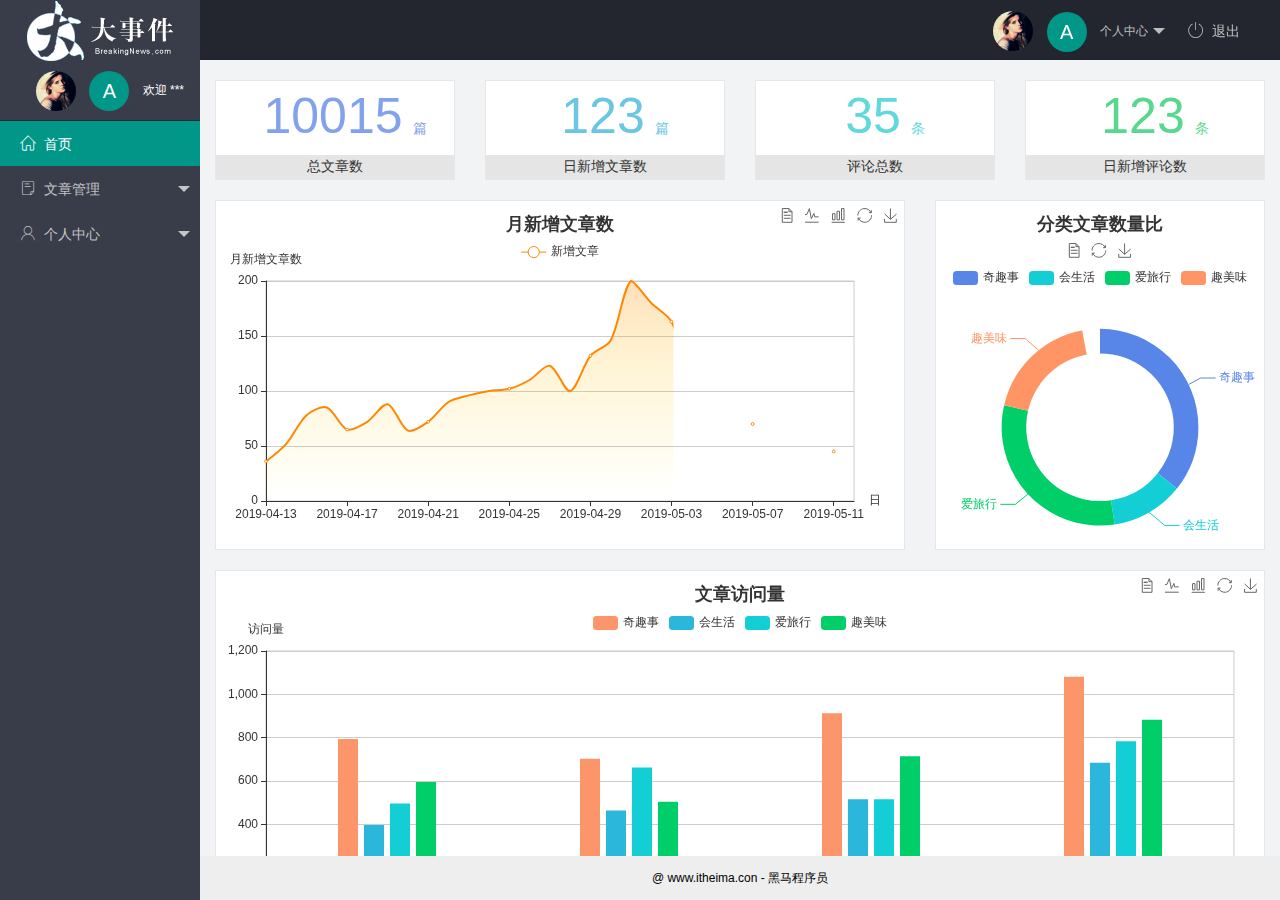
==== commit f8748fca: "完成了主页功能" ====
--- a/index.html
+++ b/index.html
@@ -2,26 +2,36 @@
 <html lang="en">
   <head>
     <meta charset="UTF-8" />
+    <meta http-equiv="X-UA-Compatible" content="IE=edge" />
     <meta name="viewport" content="width=device-width, initial-scale=1.0" />
     <title>后台主页</title>
-    <!-- 导入 layui 的样式表 -->
-    <link rel="stylesheet" href="/assets/lib/layui/css/layui.css" />
-    <!-- 导入第三方图标库 -->
-    <link rel="stylesheet" href="/assets/fonts/iconfont.css" />
-    <!-- 导入自己的样式表 -->
-    <link rel="stylesheet" href="/assets/css/index.css" />
+    <link rel="stylesheet" href="./assets/lib/layui/css/layui.css" />
+    <link rel="stylesheet" href="./assets/fonts/iconfont.css">
+    <link rel="stylesheet" href="./assets/css/index.css" />
   </head>
-  <body class="layui-layout-body">
+  <body>
     <div class="layui-layout layui-layout-admin">
       <div class="layui-header">
-        <div class="layui-logo">
-          <img src="/assets/images/logo.png" alt="" />
+        <div class="layui-logo layui-hide-xs layui-bg-black">
+          <img src="./assets/images/logo.png" alt="" />
         </div>
-        <!-- 头部区域（可配合layui已有的水平导航） -->
+        <!-- 头部区域（可配合layui 已有的水平导航） -->
+        <ul class="layui-nav layui-layout-left">
+          <!-- 移动端显示 -->
+          <li
+            class="layui-nav-item layui-show-xs-inline-block layui-hide-sm"
+            lay-header-event="menuLeft"
+          >
+            <i class="layui-icon layui-icon-spread-left"></i>
+          </li>
+        </ul>
         <ul class="layui-nav layui-layout-right">
-          <li class="layui-nav-item">
+          <li class="layui-nav-item layui-hide layui-show-md-inline-block">
             <a href="javascript:;" class="userinfo">
-              <img src="http://t.cn/RCzsdCq" class="layui-nav-img" />
+              <img
+                src="./assets/images/sample.jpg"
+                class="layui-nav-img"
+              />
               <span class="text-avatar">A</span>
               个人中心
             </a>
@@ -31,8 +41,10 @@
               <dd><a href="">重置密码</a></dd>
             </dl>
           </li>
-          <li class="layui-nav-item">
-            <a href=""><span class="iconfont icon-tuichu"></span>退出</a>
+          <li class="layui-nav-item" lay-header-event="menuRight" lay-unselect>
+            <a href="javascript:;" id="btnLogout">
+              <span class="iconfont icon-tuichu"></span>退出
+            </a>
           </li>
         </ul>
       </div>
@@ -40,58 +52,48 @@
       <div class="layui-side layui-bg-black">
         <div class="layui-side-scroll">
           <div class="userinfo">
-            <img src="http://t.cn/RCzsdCq" class="layui-nav-img" />
+            <img src="./assets/images/sample.jpg" class="layui-nav-img" />
             <span class="text-avatar">A</span>
             <span id="welcome">欢迎 ***</span>
+            
           </div>
           <!-- 左侧导航区域（可配合layui已有的垂直导航） -->
-          <ul class="layui-nav layui-nav-tree" lay-shrink="all">
-            <li class="layui-nav-item layui-this">
-              <a href="/home/dashboard.html" target="fm"><span class="iconfont icon-home"></span>首页</a>
-            </li>
+          <ul class="layui-nav layui-nav-tree" lay-filter="test" lay-shrink="all">
+            <li class="layui-nav-item layui-this"><a href="./home/dashboard.html" target="fm"><span class="iconfont icon-home"></span>首页</a></li>
             <li class="layui-nav-item">
               <a class="" href="javascript:;"><span class="iconfont icon-16"></span>文章管理</a>
               <dl class="layui-nav-child">
-                <dd>
-                  <a href="javascript:;"><i class="layui-icon layui-icon-app"></i>文章类别</a>
-                </dd>
-                <dd>
-                  <a href="javascript:;"><i class="layui-icon layui-icon-app"></i>文章列表</a>
-                </dd>
-                <dd>
-                  <a href="javascript:;"><i class="layui-icon layui-icon-app"></i>发布文章</a>
-                </dd>
+                <dd><a href="javascript:;"><i class="layui-icon layui-icon-app"></i>文章类别</a></dd>
+                <dd><a href="javascript:;"><i class="layui-icon layui-icon-list"></i>文章列表</a></dd>
+                <dd><a href="javascript:;"><i class="layui-icon layui-icon-app"></i>发布文章</a></dd>
               </dl>
             </li>
             <li class="layui-nav-item">
               <a href="javascript:;"><span class="iconfont icon-user"></span>个人中心</a>
               <dl class="layui-nav-child">
-                <dd>
-                  <a href="javascript:;"><i class="layui-icon layui-icon-app"></i>基本资料</a>
-                </dd>
-                <dd>
-                  <a href="javascript:;"><i class="layui-icon layui-icon-app"></i>更换头像</a>
-                </dd>
-                <dd>
-                  <a href="javascript:;"><i class="layui-icon layui-icon-app"></i>重置密码</a>
-                </dd>
+                <dd><a href="javascript:;"><i class="layui-icon layui-icon-app"></i>基本资料</a></dd>
+                <dd><a href="javascript:;"><i class="layui-icon layui-icon-app"></i>更换头像</a></dd>
+                <dd><a href="javascript:;"><i class="layui-icon layui-icon-app"></i>重置密码</a></dd>
               </dl>
-            </li>
+            </li> 
           </ul>
         </div>
       </div>
 
       <div class="layui-body">
         <!-- 内容主体区域 -->
-        <iframe name="fm" src="/home/dashboard.html" frameborder="0"></iframe>
+        <iframe name="fm" src="./home/dashboard.html" frameborder="0"></iframe>
       </div>
 
       <div class="layui-footer">
         <!-- 底部固定区域 -->
-        © www.itheima.com - 黑马程序员
+        @ www.itheima.con - 黑马程序员
       </div>
     </div>
-    <!-- 导入 layui 的JS文件 -->
+
     <script src="/assets/lib/layui/layui.all.js"></script>
+    <script src="/assets/lib/jquery.js"></script>
+    <script src="/assets/js/baseAPI.js"></script>
+    <script src="/assets/js/index.js"></script>
   </body>
 </html>
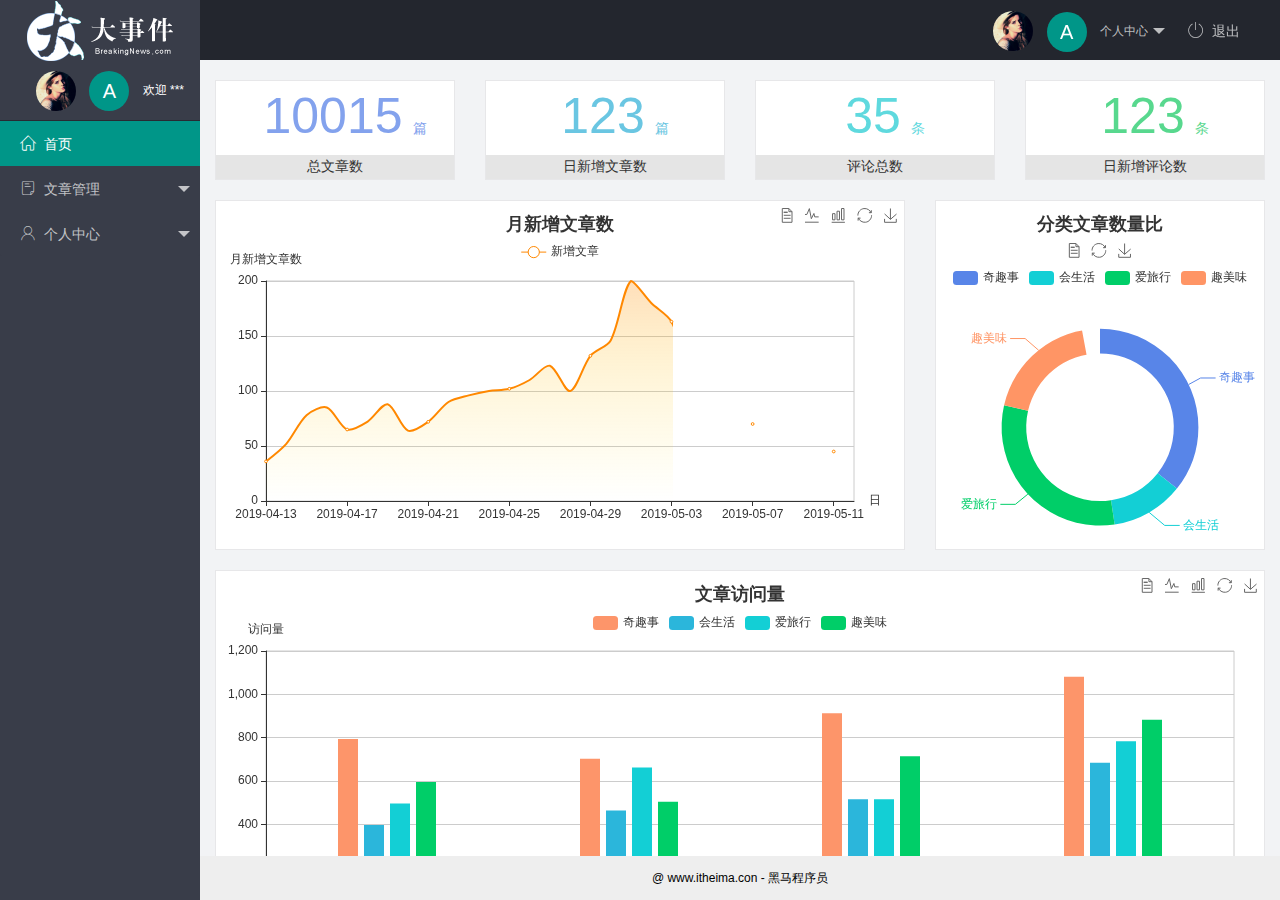
==== commit 7137435f: "完成个人中心的开发" ====
--- a/index.html
+++ b/index.html
@@ -36,9 +36,9 @@
               个人中心
             </a>
             <dl class="layui-nav-child">
-              <dd><a href="">基本资料</a></dd>
-              <dd><a href="">更换头像</a></dd>
-              <dd><a href="">重置密码</a></dd>
+              <dd><a href="/user/user_info.html" target="fm">基本资料</a></dd>
+              <dd><a href="/user/user_avatar.html" target="fm">更换头像</a></dd>
+              <dd><a href="/user/user_pwd.html" target="fm">重置密码</a></dd>
             </dl>
           </li>
           <li class="layui-nav-item" lay-header-event="menuRight" lay-unselect>
@@ -71,9 +71,9 @@
             <li class="layui-nav-item">
               <a href="javascript:;"><span class="iconfont icon-user"></span>个人中心</a>
               <dl class="layui-nav-child">
-                <dd><a href="javascript:;"><i class="layui-icon layui-icon-app"></i>基本资料</a></dd>
-                <dd><a href="javascript:;"><i class="layui-icon layui-icon-app"></i>更换头像</a></dd>
-                <dd><a href="javascript:;"><i class="layui-icon layui-icon-app"></i>重置密码</a></dd>
+                <dd><a href="/user/user_info.html" target="fm"><i class="layui-icon layui-icon-app"></i>基本资料</a></dd>
+                <dd><a href="/user/user_avatar.html" target="fm"><i class="layui-icon layui-icon-app"></i>更换头像</a></dd>
+                <dd><a href="/user/user_pwd.html" target="fm"><i class="layui-icon layui-icon-app"></i>重置密码</a></dd>
               </dl>
             </li> 
           </ul>
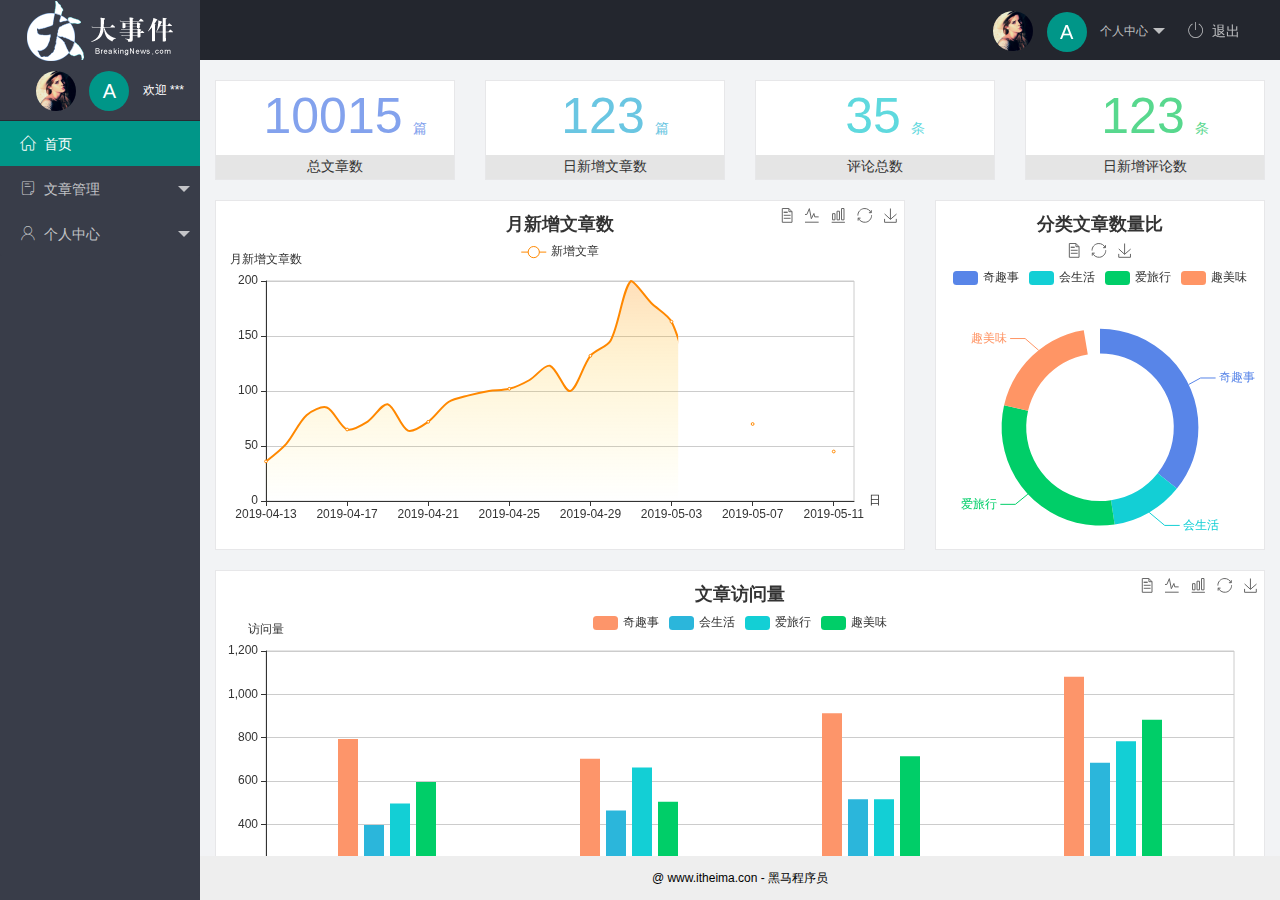
==== commit 357431f7: "完成文章管理相关功能的开发" ====
--- a/index.html
+++ b/index.html
@@ -63,9 +63,9 @@
             <li class="layui-nav-item">
               <a class="" href="javascript:;"><span class="iconfont icon-16"></span>文章管理</a>
               <dl class="layui-nav-child">
-                <dd><a href="javascript:;"><i class="layui-icon layui-icon-app"></i>文章类别</a></dd>
-                <dd><a href="javascript:;"><i class="layui-icon layui-icon-list"></i>文章列表</a></dd>
-                <dd><a href="javascript:;"><i class="layui-icon layui-icon-app"></i>发布文章</a></dd>
+                <dd><a href="/article/art_cate.html" target="fm"><i class="layui-icon layui-icon-app"></i>文章类别</a></dd>
+                <dd><a href="/article/art_list.html" target="fm"><i class="layui-icon layui-icon-list"></i>文章列表</a></dd>
+                <dd><a href="/article/art_pub.html" target="fm"><i class="layui-icon layui-icon-app"></i>发布文章</a></dd>
               </dl>
             </li>
             <li class="layui-nav-item">
